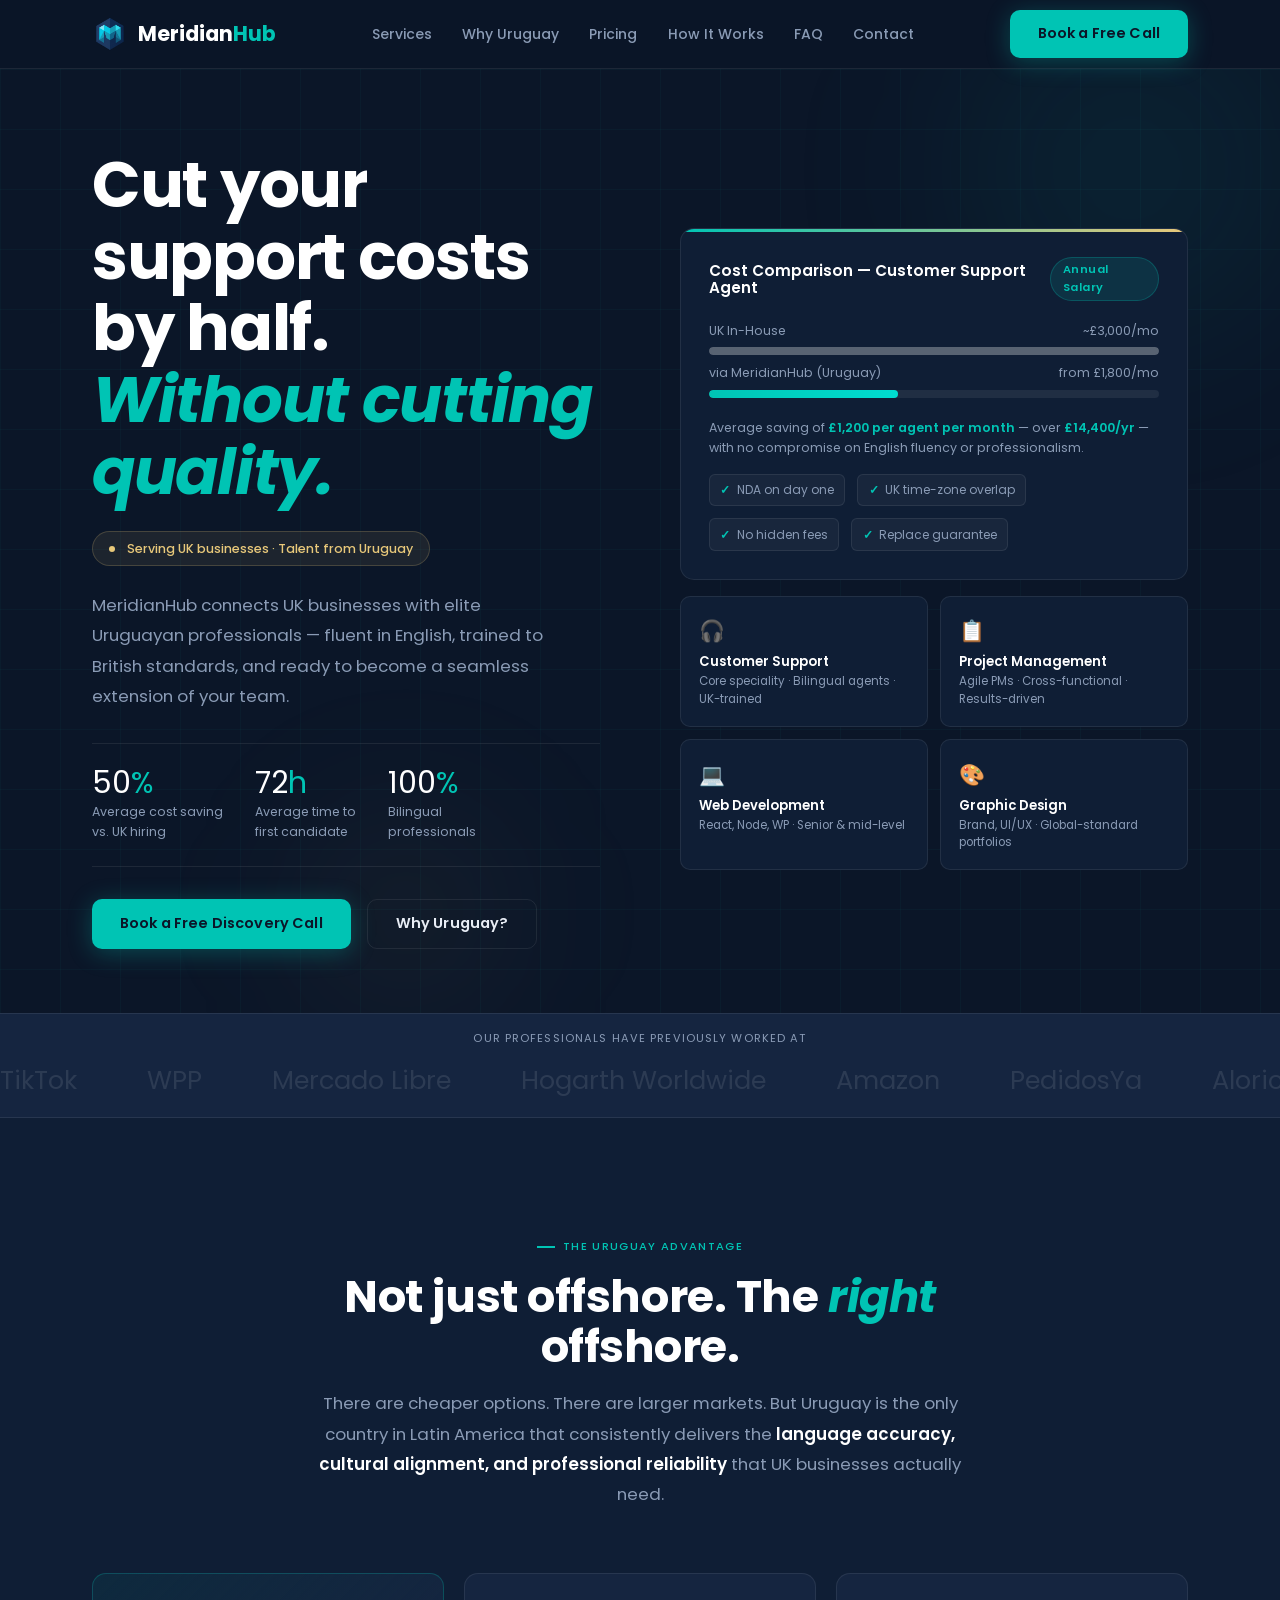
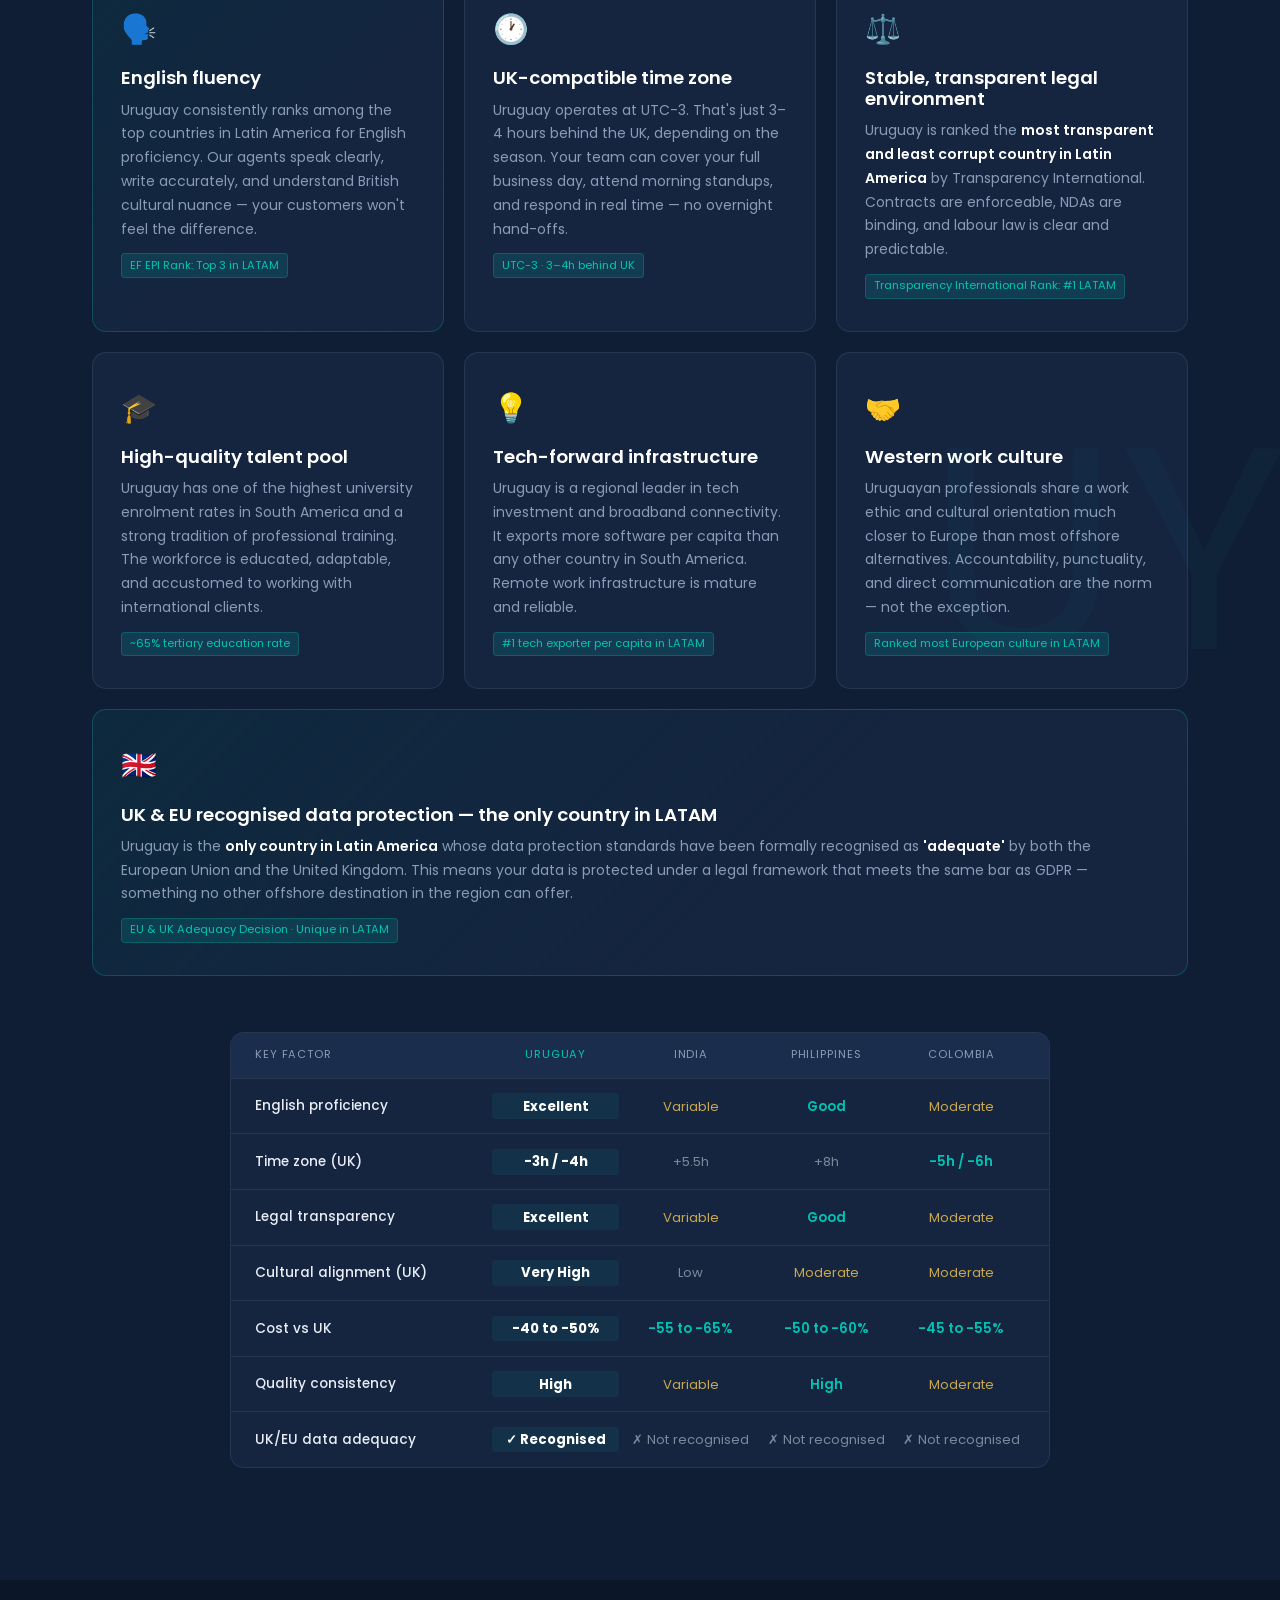
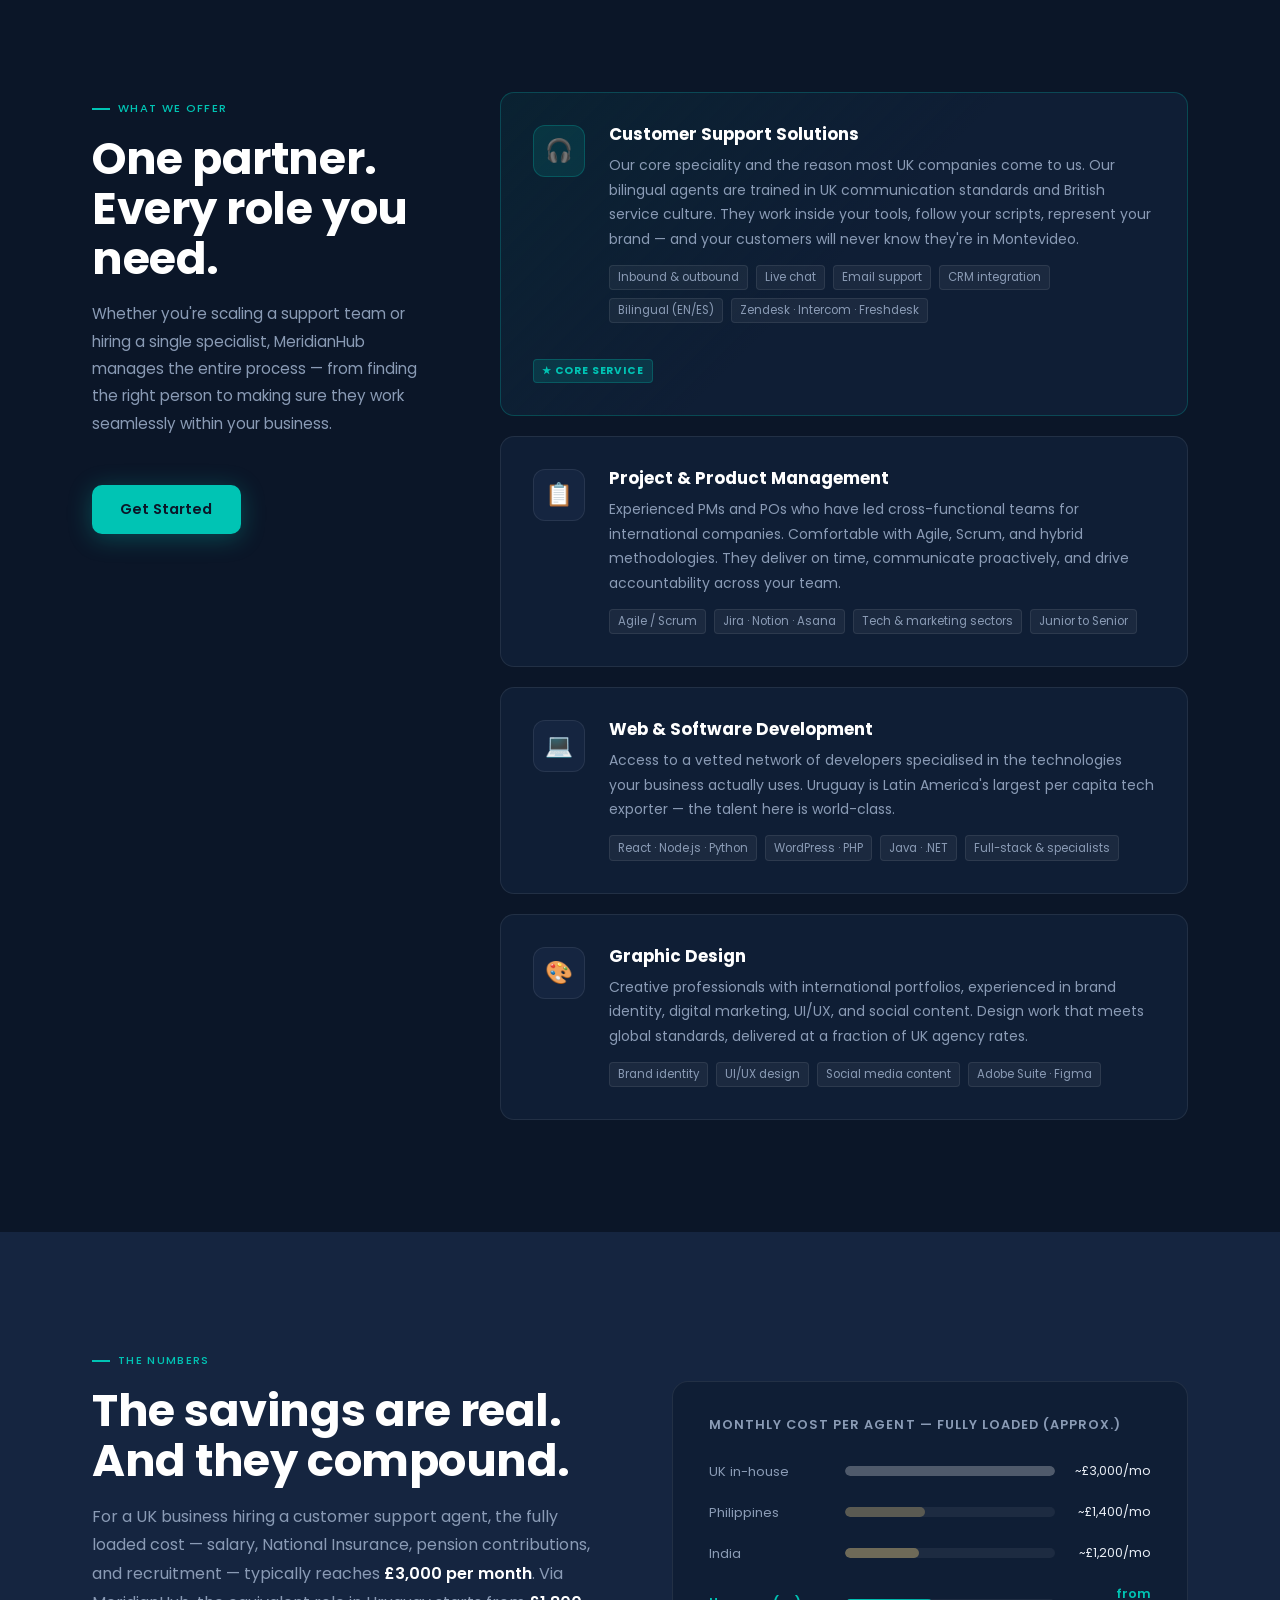
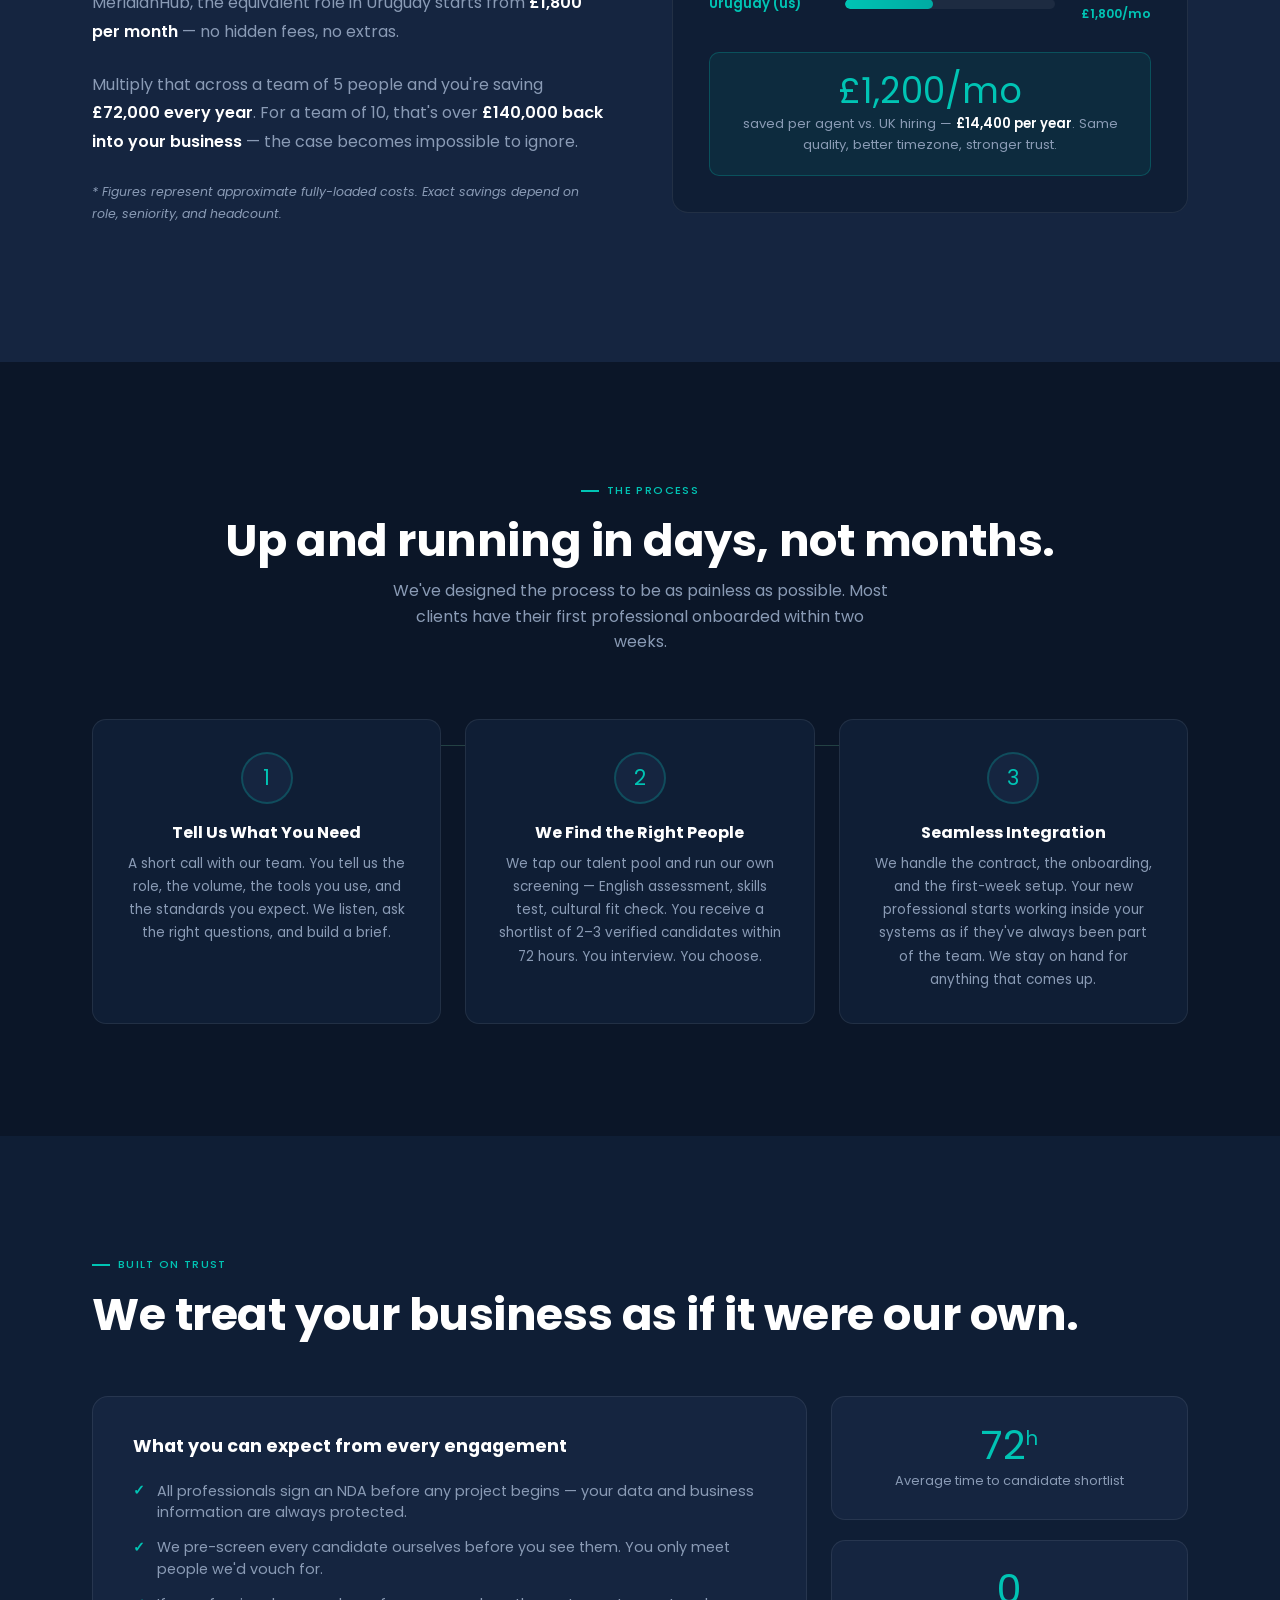
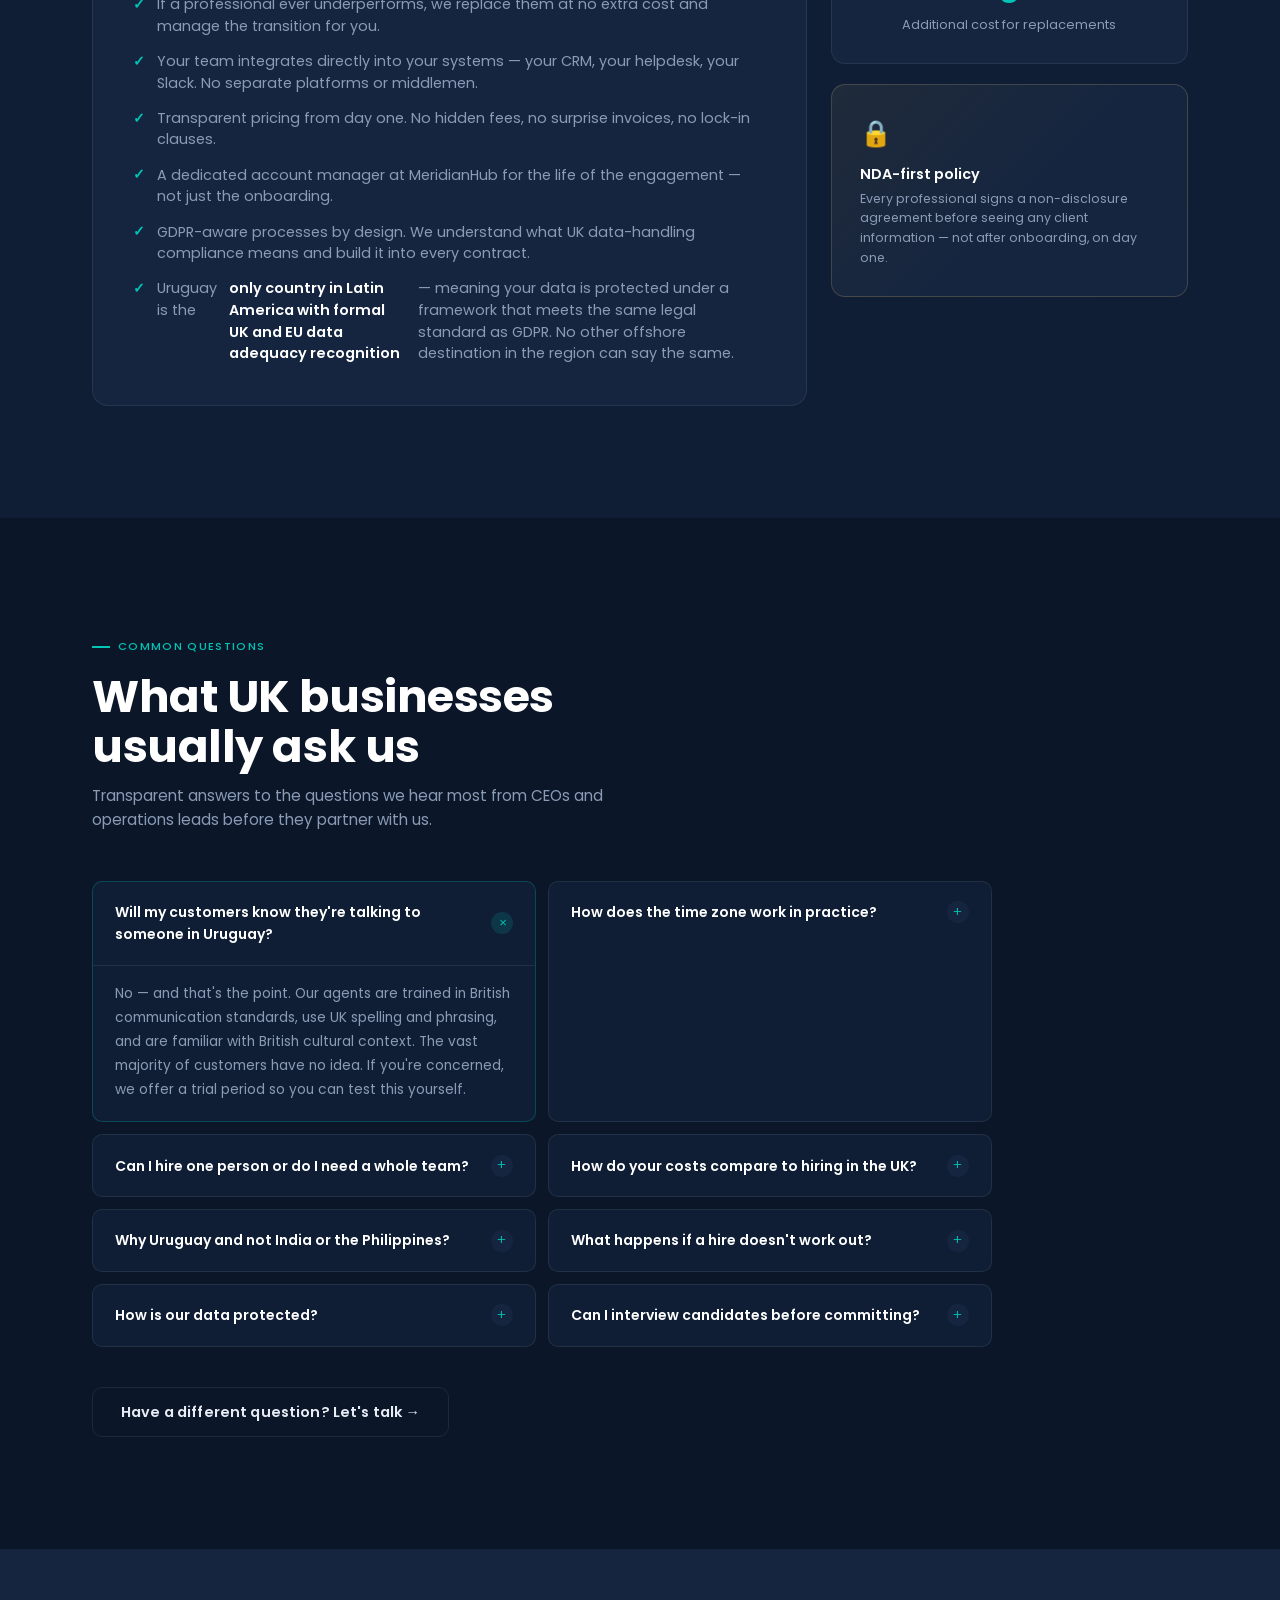
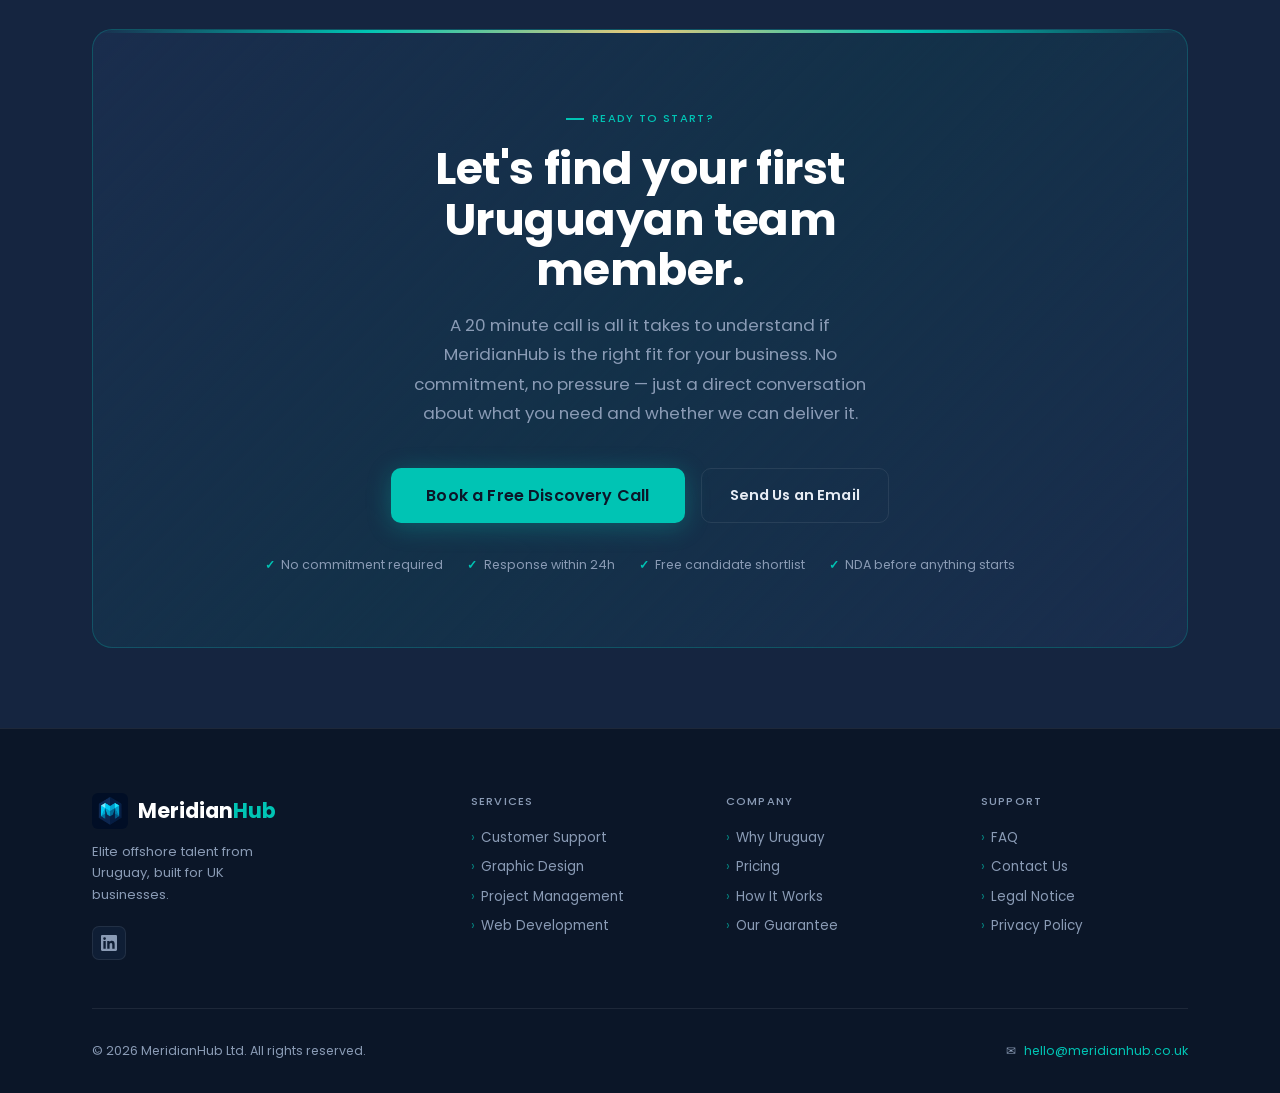
==== index.html @ e287af15 "Update index.html" ====
<!DOCTYPE html>
<html lang="en-GB">
<head>
  <meta charset="UTF-8">
  <meta name="viewport" content="width=device-width, initial-scale=1">
 <link rel="icon" type="image/x-icon" sizes="48x48" href="/favicon-48.ico">
<link rel="icon" type="image/png" sizes="512x512" href="/favicon-512.png">
  <title>MeridianHub — Elite Offshore Teams from Uruguay for UK Businesses</title>
  <link rel="preconnect" href="https://fonts.googleapis.com">
  <link rel="preconnect" href="https://fonts.gstatic.com" crossorigin>
  <link href="https://fonts.googleapis.com/css2?family=Poppins:ital,wght@0,100;0,200;0,300;0,400;0,500;0,600;0,700;0,800;0,900;1,100;1,200;1,300;1,400;1,500;1,600;1,700;1,800;1,900&display=swap" rel="stylesheet">
  <style>
    /* ========================================================
       RESET & BASE
    ======================================================== */
    *, *::before, *::after { box-sizing: border-box; margin: 0; padding: 0; }
    html { scroll-behavior: smooth; font-size: 16px; }

    :root {
      --navy:       #0B1628;
      --navy-2:     #0F1E35;
      --navy-3:     #152540;
      --navy-4:     #1A2D4D;
      --teal:       #00C4B4;
      --teal-dim:   rgba(0,196,180,0.15);
      --teal-border:rgba(0,196,180,0.25);
      --gold:       #E8C87A;
      --gold-dim:   rgba(232,200,122,0.12);
      --white:      #FFFFFF;
      --off-white:  #E8EDF5;
      --muted:      #8A9BB5;
      --border:     rgba(255,255,255,0.08);
      --max-w:      1160px;
      --r:          10px;
    }

    body {
      font-family: 'Poppins', sans-serif;
      background: var(--navy);
      color: var(--off-white);
      overflow-x: hidden;
      line-height: 1.6;
    }

    a { text-decoration: none; color: inherit; }
    img { max-width: 100%; display: block; }
    strong { color: var(--white); font-weight: 600; }

    .container {
      max-width: var(--max-w);
      margin: 0 auto;
      padding: 0 2rem;
    }

    /* ========================================================
       UTILITY
    ======================================================== */
    .tag {
      display: inline-flex;
      align-items: center;
      gap: 0.5rem;
      font-family: 'Poppins', sans-serif;
      font-size: 0.7rem;
      font-weight: 500;
      text-transform: uppercase;
      letter-spacing: 0.12em;
      color: var(--teal);
      margin-bottom: 1rem;
    }
    .tag::before {
      content: '';
      display: block;
      width: 18px; height: 2px;
      background: var(--teal);
    }

    h1, h2, h3, h4 {
      font-family: 'Poppins', sans-serif;
      font-weight: 700;
      line-height: 1.12;
      color: var(--white);
    }

    h1 { font-size: clamp(2.4rem, 5vw, 4rem); letter-spacing: -0.02em; }
    h2 { font-size: clamp(1.9rem, 3.5vw, 2.9rem); letter-spacing: -0.01em; }
    h3 { font-size: 1.25rem; font-weight: 600; }
    h4 { font-size: 1rem; font-family: 'Poppins', sans-serif; font-weight: 600; }

    .lead {
      font-size: 1.1rem;
      color: var(--muted);
      line-height: 1.8;
      max-width: 560px;
    }

    .btn {
      display: inline-flex;
      align-items: center;
      gap: 0.5rem;
      border-radius: var(--r);
      font-family: 'Poppins', sans-serif;
      font-weight: 600;
      font-size: 0.9rem;
      cursor: pointer;
      transition: all 0.22s;
      border: none;
      padding: 0.8rem 1.75rem;
      letter-spacing: 0.01em;
    }
    .btn-cta {
      background: var(--teal);
      color: var(--navy);
      box-shadow: 0 4px 24px rgba(0,196,180,0.3);
    }
    .btn-cta:hover { background: #00ddd0; transform: translateY(-2px); box-shadow: 0 8px 32px rgba(0,196,180,0.45); }
    .btn-outline {
      background: transparent;
      color: var(--off-white);
      border: 1.5px solid var(--border);
    }
    .btn-outline:hover { border-color: var(--teal); color: var(--teal); }
    .btn-ghost {
      background: var(--teal-dim);
      color: var(--teal);
      border: 1px solid var(--teal-border);
      font-size: 0.8rem;
      padding: 0.5rem 1.1rem;
    }
    .btn-ghost:hover { background: rgba(0,196,180,0.25); }

    /* ========================================================
       SCROLL ANIMATIONS
    ======================================================== */
    .reveal {
      opacity: 0;
      transform: translateY(28px);
      transition: opacity 0.65s ease, transform 0.65s ease;
    }
    .reveal.in { opacity: 1; transform: translateY(0); }
    .reveal-d1 { transition-delay: 0.1s; }
    .reveal-d2 { transition-delay: 0.2s; }
    .reveal-d3 { transition-delay: 0.3s; }
    .reveal-d4 { transition-delay: 0.4s; }

    /* ========================================================
       HEADER
    ======================================================== */
    header {
      position: sticky;
      top: 0;
      z-index: 200;
      background: rgba(11,22,40,0.92);
      backdrop-filter: blur(20px);
      -webkit-backdrop-filter: blur(20px);
      border-bottom: 1px solid var(--border);
    }
    .header-inner {
      max-width: var(--max-w);
      margin: 0 auto;
      padding: 0 2rem;
      height: 68px;
      display: flex;
      align-items: center;
      justify-content: space-between;
      gap: 2rem;
    }
    .logo {
      display: flex;
      align-items: center;
      gap: 0.65rem;
      font-family: 'Poppins', sans-serif;
      font-size: 1.3rem;
      font-weight: 700;
      color: var(--white);
      flex-shrink: 0;
    }
    .logo-mark {
      width: 36px; height: 36px;
      border-radius: 6px;
      overflow: hidden;
      flex-shrink: 0;
      display: flex;
      align-items: center;
      justify-content: center;
    }
    .logo-mark img { width: 36px; height: 36px; object-fit: contain; display: block; }
    .logo-text span { color: var(--teal); }

    nav ul {
      list-style: none;
      display: flex;
      align-items: center;
      gap: 0.1rem;
    }
    nav ul a {
      font-size: 0.875rem;
      font-weight: 500;
      color: var(--muted);
      padding: 0.45rem 0.9rem;
      border-radius: 6px;
      transition: color 0.2s, background 0.2s;
    }
    nav ul a:hover { color: var(--white); background: rgba(255,255,255,0.05); }

    .ham {
      display: none;
      flex-direction: column;
      gap: 5px;
      cursor: pointer;
      padding: 4px;
      background: none;
      border: none;
    }
    .ham span {
      width: 22px; height: 2px;
      background: var(--off-white);
      border-radius: 2px;
      transition: all 0.3s;
    }

    /* ========================================================
       HERO
    ======================================================== */
    #hero {
      min-height: 92vh;
      display: flex;
      align-items: center;
      position: relative;
      overflow: hidden;
    }

    /* Subtle grid texture */
    #hero::before {
      content: '';
      position: absolute;
      inset: 0;
      background-image:
        linear-gradient(rgba(0,196,180,0.04) 1px, transparent 1px),
        linear-gradient(90deg, rgba(0,196,180,0.04) 1px, transparent 1px);
      background-size: 60px 60px;
      pointer-events: none;
    }

    /* Glow orbs */
    .orb {
      position: absolute;
      border-radius: 50%;
      filter: blur(80px);
      pointer-events: none;
    }
    .orb-1 {
      width: 500px; height: 500px;
      background: radial-gradient(circle, rgba(0,196,180,0.1) 0%, transparent 70%);
      top: -150px; right: -100px;
    }
    .orb-2 {
      width: 300px; height: 300px;
      background: radial-gradient(circle, rgba(232,200,122,0.08) 0%, transparent 70%);
      bottom: -50px; left: 20%;
    }

    .hero-inner {
      position: relative;
      z-index: 1;
      max-width: var(--max-w);
      margin: 0 auto;
      padding: 5rem 2rem 4rem;
      display: grid;
      grid-template-columns: 1fr 1fr;
      gap: 5rem;
      align-items: center;
    }

    /* Trust bar above headline */
    .trust-bar {
      display: flex;
      align-items: center;
      gap: 0.75rem;
      background: rgba(232,200,122,0.08);
      border: 1px solid rgba(232,200,122,0.2);
      border-radius: 50px;
      padding: 0.4rem 1rem;
      font-size: 0.78rem;
      font-weight: 500;
      color: var(--gold);
      width: fit-content;
      margin-bottom: 1.5rem;
    }
    .trust-bar-dot {
      width: 6px; height: 6px;
      border-radius: 50%;
      background: var(--gold);
      animation: blink 2s ease-in-out infinite;
    }
    @keyframes blink { 0%,100%{opacity:1} 50%{opacity:0.3} }

    .hero-headline {
      margin-bottom: 1.5rem;
    }
    .hero-headline em {
      font-style: italic;
      color: var(--teal);
    }

    .hero-sub {
      font-size: 1.05rem;
      color: var(--muted);
      line-height: 1.8;
      margin-bottom: 0.75rem;
      max-width: 480px;
    }

    /* Key proof stats */
    .hero-stats {
      display: flex;
      gap: 2rem;
      margin: 2rem 0;
      padding: 1.5rem 0;
      border-top: 1px solid var(--border);
      border-bottom: 1px solid var(--border);
    }
    .stat-item { }
    .stat-num {
      font-family: 'Poppins', sans-serif;
      font-size: 1.9rem;
      color: var(--white);
      line-height: 1;
    }
    .stat-num span { color: var(--teal); }
    .stat-label {
      font-size: 0.78rem;
      color: var(--muted);
      margin-top: 0.2rem;
    }

    .hero-ctas { display: flex; gap: 1rem; flex-wrap: wrap; }

    /* Right panel */
    .hero-panel {
      display: flex;
      flex-direction: column;
      gap: 1rem;
    }

    /* Primary proof card */
    .proof-card {
      background: var(--navy-2);
      border: 1px solid var(--border);
      border-radius: 14px;
      padding: 1.75rem;
      position: relative;
      overflow: hidden;
    }
    .proof-card::before {
      content: '';
      position: absolute;
      top: 0; left: 0; right: 0;
      height: 3px;
      background: linear-gradient(90deg, var(--teal), var(--gold));
    }
    .proof-card-header {
      display: flex;
      align-items: center;
      justify-content: space-between;
      margin-bottom: 1.25rem;
    }
    .proof-card-header h4 { font-size: 0.95rem; }
    .proof-badge {
      background: rgba(0,196,180,0.12);
      border: 1px solid var(--teal-border);
      border-radius: 50px;
      padding: 0.2rem 0.7rem;
      font-size: 0.7rem;
      font-weight: 600;
      color: var(--teal);
      letter-spacing: 0.05em;
    }

    .savings-vis {
      margin-bottom: 1.25rem;
    }
    .savings-label {
      display: flex;
      justify-content: space-between;
      font-size: 0.78rem;
      color: var(--muted);
      margin-bottom: 0.4rem;
    }
    .bar-wrap {
      height: 8px;
      background: rgba(255,255,255,0.07);
      border-radius: 50px;
      overflow: hidden;
      margin-bottom: 0.5rem;
    }
    .bar-fill {
      height: 100%;
      border-radius: 50px;
      transition: width 1.5s ease;
    }
    .bar-uk { background: rgba(255,255,255,0.25); width: 100%; }
    .bar-uy { background: linear-gradient(90deg, var(--teal), #00ddd0); width: 42%; }

    .savings-note {
      font-size: 0.78rem;
      color: var(--muted);
    }
    .savings-note strong { color: var(--teal); }

    .proof-flags {
      display: flex;
      gap: 0.75rem;
      flex-wrap: wrap;
    }
    .flag-chip {
      display: flex;
      align-items: center;
      gap: 0.4rem;
      background: rgba(255,255,255,0.04);
      border: 1px solid var(--border);
      border-radius: 6px;
      padding: 0.35rem 0.65rem;
      font-size: 0.75rem;
      color: var(--muted);
    }
    .flag-chip .check { color: var(--teal); font-weight: 700; }

    /* Compact cards */
    .mini-cards {
      display: grid;
      grid-template-columns: 1fr 1fr;
      gap: 0.75rem;
    }
    .mini-card {
      background: var(--navy-2);
      border: 1px solid var(--border);
      border-radius: 10px;
      padding: 1.1rem;
      transition: border-color 0.2s;
    }
    .mini-card:hover { border-color: var(--teal-border); }
    .mini-icon { font-size: 1.3rem; margin-bottom: 0.5rem; }
    .mini-card h4 { font-size: 0.82rem; margin-bottom: 0.2rem; }
    .mini-card p { font-size: 0.73rem; color: var(--muted); line-height: 1.5; }

    /* ========================================================
       MARQUEE
    ======================================================== */
    .marquee-strip {
      background: var(--navy-3);
      border-top: 1px solid var(--border);
      border-bottom: 1px solid var(--border);
      padding: 1rem 0;
      overflow: hidden;
    }
    .marquee-label {
      text-align: center;
      font-size: 0.7rem;
      text-transform: uppercase;
      letter-spacing: 0.1em;
      color: var(--muted);
      margin-bottom: 0.75rem;
    }
    .track {
      display: flex;
      gap: 70px;
      width: max-content;
      animation: scroll 28s linear infinite;
      align-items: center;
    }
    .track span {
      font-family: 'Poppins', sans-serif;
      font-size: clamp(1.1rem, 2.5vw, 1.6rem);
      color: rgba(255,255,255,0.1);
      white-space: nowrap;
      transition: color 0.3s;
    }
    .track span:hover { color: rgba(255,255,255,0.35); }
    @keyframes scroll {
      from { transform: translateX(0); }
      to   { transform: translateX(-50%); }
    }

    /* ========================================================
       WHY URUGUAY — centrepiece section
    ======================================================== */
    #uruguay {
      padding: 7rem 0;
      background: var(--navy-2);
      position: relative;
      overflow: hidden;
    }
    #uruguay::after {
      content: 'UY';
      position: absolute;
      right: -0.5rem;
      top: 50%;
      transform: translateY(-50%);
      font-family: 'Poppins', sans-serif;
      font-size: 18rem;
      font-weight: 400;
      color: rgba(0,196,180,0.03);
      line-height: 1;
      pointer-events: none;
      user-select: none;
    }

    .uy-header {
      text-align: center;
      max-width: 680px;
      margin: 0 auto 4rem;
    }
    .uy-header h2 { margin-bottom: 1rem; }
    .uy-header p { color: var(--muted); font-size: 1.05rem; line-height: 1.8; }

    .uy-grid {
      display: grid;
      grid-template-columns: repeat(3, 1fr);
      gap: 1.25rem;
      margin-bottom: 3rem;
    }

    .uy-card {
      background: var(--navy-3);
      border: 1px solid var(--border);
      border-radius: 14px;
      padding: 2rem 1.75rem;
      transition: all 0.3s;
      position: relative;
    }
    .uy-card:hover {
      border-color: var(--teal-border);
      transform: translateY(-4px);
      box-shadow: 0 16px 40px rgba(0,0,0,0.3);
    }
    .uy-card:first-child {
      border-color: var(--teal-border);
      background: linear-gradient(135deg, rgba(0,196,180,0.07) 0%, var(--navy-3) 60%);
    }

    .uy-icon {
      font-size: 1.8rem;
      margin-bottom: 1rem;
    }
    .uy-card h3 {
      font-family: 'Poppins', sans-serif;
      font-size: 1.15rem;
      margin-bottom: 0.6rem;
    }
    .uy-card p {
      font-size: 0.875rem;
      color: var(--muted);
      line-height: 1.7;
    }
    .uy-card .uy-data {
      display: inline-block;
      font-family: 'Poppins', sans-serif;
      font-size: 0.7rem;
      color: var(--teal);
      background: var(--teal-dim);
      border: 1px solid var(--teal-border);
      border-radius: 4px;
      padding: 0.15rem 0.5rem;
      margin-top: 0.75rem;
    }

    /* Comparison table */
    .latam-compare {
      background: var(--navy-3);
      border: 1px solid var(--border);
      border-radius: 14px;
      overflow: hidden;
      max-width: 820px;
      margin: 0 auto;
    }
    .compare-header {
      display: grid;
      grid-template-columns: 1.8fr repeat(4, 1fr);
      background: var(--navy-4);
      padding: 0.85rem 1.5rem;
      gap: 0.5rem;
    }
    .compare-header span {
      font-family: 'Poppins', sans-serif;
      font-size: 0.7rem;
      text-transform: uppercase;
      letter-spacing: 0.08em;
      color: var(--muted);
      text-align: center;
    }
    .compare-header span:first-child { text-align: left; }
    .compare-header .hl { color: var(--teal); }

    .compare-row {
      display: grid;
      grid-template-columns: 1.8fr repeat(4, 1fr);
      padding: 0.9rem 1.5rem;
      gap: 0.5rem;
      border-top: 1px solid var(--border);
      align-items: center;
    }
    .compare-row:hover { background: rgba(255,255,255,0.02); }
    .compare-row .criteria {
      font-size: 0.85rem;
      color: var(--off-white);
      font-weight: 500;
    }
    .compare-row .cell {
      text-align: center;
      font-size: 0.82rem;
      color: var(--muted);
    }
    .compare-row .cell.good { color: var(--teal); font-weight: 600; }
    .compare-row .cell.great {
      color: var(--white);
      font-weight: 700;
      background: rgba(0,196,180,0.08);
      border-radius: 4px;
      padding: 0.15rem 0;
    }
    .compare-row .cell.ok { color: #c8a84b; }
    .compare-row .cell.bad { color: #7a8a9a; }

    /* ========================================================
       SERVICES
    ======================================================== */
    #services {
      padding: 7rem 0;
      background: var(--navy);
    }

    .svc-layout {
      display: grid;
      grid-template-columns: 1fr 2fr;
      gap: 4rem;
      align-items: start;
    }

    .svc-intro { position: sticky; top: 100px; }
    .svc-intro h2 { margin-bottom: 1rem; }
    .svc-intro p { color: var(--muted); font-size: 0.95rem; line-height: 1.8; margin-bottom: 1.5rem; }

    .svc-list { display: flex; flex-direction: column; gap: 1.25rem; }

    .svc-item {
      background: var(--navy-2);
      border: 1px solid var(--border);
      border-radius: 14px;
      padding: 2rem;
      display: grid;
      grid-template-columns: auto 1fr;
      gap: 1.5rem;
      align-items: start;
      transition: all 0.3s;
      cursor: default;
    }
    .svc-item:hover {
      border-color: var(--teal-border);
      box-shadow: 0 8px 30px rgba(0,0,0,0.2);
    }
    .svc-item.primary {
      border-color: var(--teal-border);
      background: linear-gradient(135deg, rgba(0,196,180,0.07) 0%, var(--navy-2) 50%);
    }
    .svc-item.primary::after {
      content: '★ Core Service';
      display: block;
      font-size: 0.65rem;
      font-weight: 700;
      text-transform: uppercase;
      letter-spacing: 0.08em;
      color: var(--teal);
      background: var(--teal-dim);
      border: 1px solid var(--teal-border);
      border-radius: 4px;
      padding: 0.15rem 0.5rem;
      width: fit-content;
      margin-top: 0.75rem;
      grid-column: 1 / -1;
    }

    .svc-icon-box {
      width: 52px; height: 52px;
      background: var(--navy-3);
      border: 1px solid var(--border);
      border-radius: 12px;
      display: flex;
      align-items: center;
      justify-content: center;
      font-size: 1.4rem;
      flex-shrink: 0;
    }
    .svc-item.primary .svc-icon-box {
      background: rgba(0,196,180,0.12);
      border-color: var(--teal-border);
    }

    .svc-body h3 {
      font-family: 'Poppins', sans-serif;
      font-size: 1.05rem;
      font-weight: 700;
      margin-bottom: 0.6rem;
      color: var(--white);
    }
    .svc-body p { font-size: 0.875rem; color: var(--muted); line-height: 1.75; }

    .svc-tags {
      display: flex;
      gap: 0.5rem;
      flex-wrap: wrap;
      margin-top: 0.85rem;
    }
    .svc-tag {
      font-size: 0.72rem;
      background: rgba(255,255,255,0.05);
      border: 1px solid var(--border);
      border-radius: 4px;
      padding: 0.15rem 0.5rem;
      color: var(--muted);
    }

    /* ========================================================
       COST CALCULATOR VISUAL
    ======================================================== */
    #cost {
      padding: 7rem 0;
      background: var(--navy-3);
    }

    .cost-grid {
      display: grid;
      grid-template-columns: 1fr 1fr;
      gap: 4rem;
      align-items: center;
    }

    .cost-text h2 { margin-bottom: 1rem; }
    .cost-text p { color: var(--muted); line-height: 1.8; margin-bottom: 1.5rem; }

    .cost-disclaimer {
      font-size: 0.78rem;
      color: var(--muted);
      font-style: italic;
    }

    .cost-visual {
      background: var(--navy-2);
      border: 1px solid var(--border);
      border-radius: 16px;
      padding: 2.25rem;
    }

    .cost-visual h4 {
      font-size: 0.8rem;
      text-transform: uppercase;
      letter-spacing: 0.08em;
      color: var(--muted);
      margin-bottom: 1.75rem;
    }

    .cost-row {
      display: flex;
      align-items: center;
      gap: 1rem;
      margin-bottom: 1.25rem;
    }
    .cost-row-label {
      width: 120px;
      font-size: 0.82rem;
      color: var(--muted);
      flex-shrink: 0;
    }
    .cost-row-bar {
      flex: 1;
      height: 10px;
      background: rgba(255,255,255,0.06);
      border-radius: 50px;
      overflow: hidden;
    }
    .cost-row-fill {
      height: 100%;
      border-radius: 50px;
    }
    .cost-row-fill.uk { background: rgba(255,255,255,0.22); width: 100%; }
    .cost-row-fill.uy { background: linear-gradient(90deg, var(--teal), #00aaa2); width: 42%; }
    .cost-row-fill.in { background: rgba(232,200,122,0.4); width: 35%; }
    .cost-row-fill.ph { background: rgba(232,200,122,0.3); width: 38%; }
    .cost-row-value {
      font-family: 'Poppins', sans-serif;
      font-size: 0.78rem;
      color: var(--off-white);
      width: 80px;
      text-align: right;
      flex-shrink: 0;
    }
    .cost-row-value.teal { color: var(--teal); font-weight: 600; }

    .cost-saving-callout {
      margin-top: 1.75rem;
      padding: 1.25rem;
      background: rgba(0,196,180,0.08);
      border: 1px solid var(--teal-border);
      border-radius: 10px;
      text-align: center;
    }
    .cost-saving-callout .big {
      font-family: 'Poppins', sans-serif;
      font-size: 2.2rem;
      color: var(--teal);
      line-height: 1;
    }
    .cost-saving-callout p {
      font-size: 0.82rem;
      color: var(--muted);
      margin-top: 0.3rem;
    }

    /* ========================================================
       HOW IT WORKS
    ======================================================== */
    #how {
      padding: 7rem 0;
      background: var(--navy);
    }

    .how-header {
      text-align: center;
      margin-bottom: 4rem;
    }
    .how-header h2 { margin-bottom: 0.75rem; }
    .how-header p { color: var(--muted); max-width: 500px; margin: 0 auto; }

    .steps {
      display: grid;
      grid-template-columns: repeat(3, 1fr);
      gap: 1.5rem;
      position: relative;
    }
    .steps::before {
      content: '';
      position: absolute;
      top: 26px;
      left: calc(16.7% + 0.5rem);
      right: calc(16.7% + 0.5rem);
      height: 1px;
      background: linear-gradient(90deg, var(--teal), var(--gold), var(--teal));
      opacity: 0.25;
    }

    .step {
      background: var(--navy-2);
      border: 1px solid var(--border);
      border-radius: 14px;
      padding: 2rem;
      text-align: center;
      position: relative;
      z-index: 1;
      transition: all 0.3s;
    }
    .step:hover { border-color: var(--teal-border); transform: translateY(-4px); }

    .step-num {
      width: 52px; height: 52px;
      border-radius: 50%;
      background: var(--navy-3);
      border: 2px solid var(--teal-border);
      display: flex;
      align-items: center;
      justify-content: center;
      font-family: 'Poppins', sans-serif;
      font-size: 1.3rem;
      color: var(--teal);
      margin: 0 auto 1.25rem;
    }
    .step h3 {
      font-family: 'Poppins', sans-serif;
      font-size: 1rem;
      font-weight: 700;
      margin-bottom: 0.65rem;
      color: var(--white);
    }
    .step p { font-size: 0.85rem; color: var(--muted); line-height: 1.7; }

    /* ========================================================
       TRUST SIGNALS
    ======================================================== */
    #trust {
      padding: 7rem 0;
      background: var(--navy-2);
    }

    .trust-header { margin-bottom: 3.5rem; }

    .trust-grid {
      display: grid;
      grid-template-columns: 2fr 1fr;
      gap: 1.5rem;
    }

    .trust-main {
      background: var(--navy-3);
      border: 1px solid var(--border);
      border-radius: 16px;
      padding: 2.5rem;
    }
    .trust-main h3 {
      font-family: 'Poppins', sans-serif;
      font-size: 1.1rem;
      font-weight: 700;
      margin-bottom: 1.5rem;
      color: var(--white);
    }

    .checklist {
      list-style: none;
      display: flex;
      flex-direction: column;
      gap: 0.85rem;
    }
    .checklist li {
      display: flex;
      align-items: flex-start;
      gap: 0.75rem;
      font-size: 0.9rem;
      color: var(--muted);
      line-height: 1.5;
    }
    .checklist li::before {
      content: '✓';
      color: var(--teal);
      font-weight: 700;
      font-size: 0.85rem;
      flex-shrink: 0;
      margin-top: 0.05rem;
    }

    .trust-side {
      display: flex;
      flex-direction: column;
      gap: 1.25rem;
    }

    .trust-metric {
      background: var(--navy-3);
      border: 1px solid var(--border);
      border-radius: 14px;
      padding: 1.75rem;
      text-align: center;
    }
    .metric-val {
      font-family: 'Poppins', sans-serif;
      font-size: 2.5rem;
      color: var(--teal);
      line-height: 1;
    }
    .metric-val sup { font-size: 1.2rem; color: var(--teal); }
    .metric-label {
      font-size: 0.8rem;
      color: var(--muted);
      margin-top: 0.35rem;
    }

    .nda-card {
      background: linear-gradient(135deg, rgba(232,200,122,0.08) 0%, var(--navy-3) 60%);
      border: 1px solid rgba(232,200,122,0.2);
      border-radius: 14px;
      padding: 1.75rem;
    }
    .nda-icon { font-size: 1.6rem; margin-bottom: 0.75rem; }
    .nda-card h4 { font-size: 0.9rem; margin-bottom: 0.4rem; color: var(--white); }
    .nda-card p { font-size: 0.78rem; color: var(--muted); line-height: 1.6; }

    /* ========================================================
       FAQ
    ======================================================== */
    #faq {
      padding: 7rem 0;
      background: var(--navy);
    }

    .faq-header { max-width: 560px; margin-bottom: 3rem; }
    .faq-header h2 { margin-bottom: 0.75rem; }
    .faq-header p { color: var(--muted); font-size: 0.95rem; }

    .faq-grid {
      display: grid;
      grid-template-columns: 1fr 1fr;
      gap: 0.75rem;
      max-width: 900px;
    }

    details.fq {
      background: var(--navy-2);
      border: 1px solid var(--border);
      border-radius: 10px;
      overflow: hidden;
      transition: border-color 0.2s;
    }
    details.fq[open] { border-color: var(--teal-border); }
    details.fq summary {
      padding: 1.2rem 1.4rem;
      cursor: pointer;
      display: flex;
      justify-content: space-between;
      align-items: center;
      font-weight: 600;
      font-size: 0.875rem;
      color: var(--white);
      list-style: none;
      user-select: none;
      gap: 1rem;
    }
    details.fq summary::-webkit-details-marker { display: none; }
    details.fq summary .icon {
      width: 22px; height: 22px; flex-shrink: 0;
      background: var(--navy-3);
      border-radius: 50%;
      display: flex;
      align-items: center;
      justify-content: center;
      font-size: 0.9rem;
      color: var(--teal);
      font-weight: 300;
      transition: transform 0.3s, background 0.2s;
    }
    details.fq[open] summary .icon { transform: rotate(45deg); background: var(--teal-dim); }
    .fq-body {
      padding: 0 1.4rem 1.2rem;
      font-size: 0.86rem;
      color: var(--muted);
      line-height: 1.75;
      border-top: 1px solid var(--border);
      padding-top: 1rem;
    }
    .fq-body strong { color: var(--teal); }

    .faq-footer { margin-top: 2.5rem; }

    /* ========================================================
       CTA BANNER
    ======================================================== */
    #cta {
      padding: 5rem 0;
      background: var(--navy-3);
    }

    .cta-box {
      background: linear-gradient(135deg, var(--navy-4) 0%, rgba(0,196,180,0.08) 50%, var(--navy-4) 100%);
      border: 1px solid var(--teal-border);
      border-radius: 20px;
      padding: 4.5rem 3rem;
      text-align: center;
      position: relative;
      overflow: hidden;
    }
    .cta-box::before {
      content: '';
      position: absolute;
      top: 0; left: 0; right: 0;
      height: 3px;
      background: linear-gradient(90deg, transparent, var(--teal), var(--gold), var(--teal), transparent);
    }

    .cta-box .tag { justify-content: center; }
    .cta-box h2 { max-width: 560px; margin: 0 auto 1rem; }
    .cta-box p {
      color: var(--muted);
      max-width: 480px;
      margin: 0 auto 2.5rem;
      font-size: 1.05rem;
      line-height: 1.75;
    }
    .cta-actions { display: flex; gap: 1rem; justify-content: center; flex-wrap: wrap; }

    .cta-reassurance {
      display: flex;
      align-items: center;
      justify-content: center;
      gap: 1.5rem;
      margin-top: 2rem;
      flex-wrap: wrap;
    }
    .reassurance-item {
      display: flex;
      align-items: center;
      gap: 0.4rem;
      font-size: 0.78rem;
      color: var(--muted);
    }
    .reassurance-item .check { color: var(--teal); font-weight: 700; }

    /* ========================================================
       FOOTER
    ======================================================== */
    footer {
      background: var(--navy);
      border-top: 1px solid var(--border);
      padding: 4rem 0 2rem;
    }

    .footer-grid {
      display: grid;
      grid-template-columns: 1.6fr 1fr 1fr 1fr;
      gap: 3rem;
      padding-bottom: 3rem;
      border-bottom: 1px solid var(--border);
    }

    .ft-brand .logo { margin-bottom: 0.75rem; }
    .ft-brand .tagline {
      font-size: 0.82rem;
      color: var(--muted);
      line-height: 1.65;
      max-width: 210px;
      margin-bottom: 1.25rem;
    }
    .social-row { display: flex; gap: 0.65rem; }
    .social-row a {
      width: 34px; height: 34px;
      background: var(--navy-2);
      border: 1px solid var(--border);
      border-radius: 7px;
      display: flex;
      align-items: center;
      justify-content: center;
      color: var(--muted);
      font-size: 0.85rem;
      transition: all 0.2s;
    }
    .social-row a:hover { background: var(--teal); color: var(--navy); border-color: var(--teal); }

    .ft-col h5 {
      font-family: 'Poppins', sans-serif;
      font-size: 0.7rem;
      font-weight: 500;
      text-transform: uppercase;
      letter-spacing: 0.1em;
      color: var(--muted);
      margin-bottom: 1rem;
    }
    .ft-col ul { list-style: none; display: flex; flex-direction: column; gap: 0.5rem; }
    .ft-col ul a {
      font-size: 0.84rem;
      color: var(--muted);
      transition: color 0.2s;
      display: flex;
      align-items: center;
      gap: 0.35rem;
    }
    .ft-col ul a::before { content: '›'; color: var(--teal); opacity: 0.6; }
    .ft-col ul a:hover { color: var(--white); }

    .footer-bottom {
      padding-top: 2rem;
      display: flex;
      justify-content: space-between;
      align-items: center;
      gap: 1rem;
      flex-wrap: wrap;
    }
    .footer-bottom p { font-size: 0.78rem; color: var(--muted); }
    .footer-contact {
      display: flex;
      align-items: center;
      gap: 0.5rem;
      font-size: 0.78rem;
      color: var(--muted);
    }
    .footer-contact a { color: var(--teal); transition: opacity 0.2s; }
    .footer-contact a:hover { opacity: 0.8; }

    /* ========================================================
       RESPONSIVE
    ======================================================== */
    @media (max-width: 1024px) {
      .hero-inner { grid-template-columns: 1fr; gap: 3rem; }
      .hero-panel { display: none; }
      .uy-grid { grid-template-columns: 1fr 1fr; }
      .svc-layout { grid-template-columns: 1fr; }
      .svc-intro { position: static; }
      .cost-grid { grid-template-columns: 1fr; }
      .trust-grid { grid-template-columns: 1fr; }
      .faq-grid { grid-template-columns: 1fr; }
      .footer-grid { grid-template-columns: 1fr 1fr; }
    }
    @media (max-width: 768px) {
      .hero-inner { padding: 2rem 1.5rem 3rem; }
      nav { display: none; position: fixed; top: 68px; left: 0; right: 0; background: rgba(11,22,40,0.98); border-bottom: 1px solid var(--border); padding: 1rem; }
      nav.open { display: block; }
      nav ul { flex-direction: column; gap: 0.1rem; }
      nav ul a { display: block; padding: 0.75rem 1rem; }
      .ham { display: flex; }
      .header-cta-wrap { display: none; }
      section, #hero, #uruguay, #services, #cost, #how, #trust, #faq, #cta { padding: 4rem 0; }
      .uy-grid { grid-template-columns: 1fr; }
      .steps { grid-template-columns: 1fr; }
      .steps::before { display: none; }
      .compare-header, .compare-row { grid-template-columns: 1.4fr repeat(4, 1fr); padding: 0.75rem 1rem; gap: 0.25rem; }
      .compare-row .criteria { font-size: 0.75rem; }
      .compare-row .cell { font-size: 0.72rem; }
      .mini-cards { grid-template-columns: 1fr; }
      .footer-grid { grid-template-columns: 1fr; gap: 2rem; }
      .footer-bottom { flex-direction: column; text-align: center; }
      .cta-box { padding: 3rem 1.5rem; }
    }
  </style>
</head>
<body>

  <!-- ===== HEADER ===== -->
  <header>
    <div class="header-inner">
      <a href="#" class="logo">
        <div class="logo-mark">
          <img src="[data-uri]" alt="MeridianHub logo" />
        </div>
        <span class="logo-text">Meridian<span>Hub</span></span>
      </a>

      <nav id="nav">
        <ul>
          <li><a href="services.html">Services</a></li>
          <li><a href="why-uruguay.html">Why Uruguay</a></li>
          <li><a href="pricing.html">Pricing</a></li>
          <li><a href="/#how">How It Works</a></li>
          <li><a href="/#faq">FAQ</a></li>
          <li><a href="contact.html">Contact</a></li>
        </ul>
      </nav>

      <div class="header-cta-wrap">
        <a href="contact.html" class="btn btn-cta">Book a Free Call</a>
      </div>

      <button class="ham" id="ham" aria-label="Menu">
        <span></span><span></span><span></span>
      </button>
    </div>
  </header>


  <!-- ===== HERO ===== -->
  <section id="hero">
    <div class="orb orb-1"></div>
    <div class="orb orb-2"></div>

    <div class="hero-inner">
      <div class="hero-text reveal">
        <h1 class="hero-headline">
          Cut your support costs by half.<br>
          <em>Without cutting quality.</em>
        </h1>
        <div class="trust-bar">
          <div class="trust-bar-dot"></div>
          Serving UK businesses · Talent from Uruguay
        </div>

        

        <p class="hero-sub">
          MeridianHub connects UK businesses with elite Uruguayan professionals — fluent in English, trained to British standards, and ready to become a seamless extension of your team.
        </p>

        <div class="hero-stats">
          <div class="stat-item">
            <div class="stat-num">50<span>%</span></div>
            <div class="stat-label">Average cost saving<br>vs. UK hiring</div>
          </div>
          <div class="stat-item">
            <div class="stat-num">72<span>h</span></div>
            <div class="stat-label">Average time to<br>first candidate</div>
          </div>
          <div class="stat-item">
            <div class="stat-num">100<span>%</span></div>
            <div class="stat-label">Bilingual<br>professionals</div>
          </div>
        </div>

        <div class="hero-ctas">
          <a href="contact.html" class="btn btn-cta">Book a Free Discovery Call</a>
          <a href="#uruguay" class="btn btn-outline">Why Uruguay?</a>
        </div>
      </div>

      <!-- Right panel — proof cards -->
      <div class="hero-panel">
        <div class="proof-card reveal reveal-d2">
          <div class="proof-card-header">
            <h4>Cost Comparison — Customer Support Agent</h4>
            <span class="proof-badge">Annual Salary</span>
          </div>

          <div class="savings-vis">
            <div class="savings-label"><span>UK In-House</span><span>~£3,000/mo</span></div>
            <div class="bar-wrap"><div class="bar-fill bar-uk"></div></div>
            <div class="savings-label"><span>via MeridianHub (Uruguay)</span><span>from £1,800/mo</span></div>
            <div class="bar-wrap"><div class="bar-fill bar-uy"></div></div>
          </div>

          <div class="savings-note">
            Average saving of <strong>£1,200 per agent per month</strong> — over <strong>£14,400/yr</strong> — with no compromise on English fluency or professionalism.
          </div>

          <div class="proof-flags" style="margin-top:1rem;">
            <span class="flag-chip"><span class="check">✓</span> NDA on day one</span>
            <span class="flag-chip"><span class="check">✓</span> UK time-zone overlap</span>
            <span class="flag-chip"><span class="check">✓</span> No hidden fees</span>
            <span class="flag-chip"><span class="check">✓</span> Replace guarantee</span>
          </div>
        </div>

        <div class="mini-cards">
          <div class="mini-card reveal reveal-d3">
            <div class="mini-icon">🎧</div>
            <h4>Customer Support</h4>
            <p>Core speciality · Bilingual agents · UK-trained</p>
          </div>
          <div class="mini-card reveal reveal-d3">
            <div class="mini-icon">📋</div>
            <h4>Project Management</h4>
            <p>Agile PMs · Cross-functional · Results-driven</p>
          </div>
          <div class="mini-card reveal reveal-d4">
            <div class="mini-icon">💻</div>
            <h4>Web Development</h4>
            <p>React, Node, WP · Senior & mid-level</p>
          </div>
          <div class="mini-card reveal reveal-d4">
            <div class="mini-icon">🎨</div>
            <h4>Graphic Design</h4>
            <p>Brand, UI/UX · Global-standard portfolios</p>
          </div>
        </div>
      </div>
    </div>
  </section>


  <!-- ===== MARQUEE ===== -->
  <div class="marquee-strip">
    <p class="marquee-label">Our professionals have previously worked at</p>
    <div style="overflow:hidden;">
      <div class="track">
        <span>TikTok</span><span>WPP</span><span>Mercado Libre</span><span>Hogarth Worldwide</span><span>Amazon</span><span>PedidosYa</span><span>Alorica</span>
        <span>TikTok</span><span>WPP</span><span>Mercado Libre</span><span>Hogarth Worldwide</span><span>Amazon</span><span>PedidosYa</span><span>Alorica</span>
      </div>
    </div>
  </div>


  <!-- ===== WHY URUGUAY ===== -->
  <section id="uruguay">
    <div class="container">
      <div class="uy-header reveal">
        <span class="tag">The Uruguay Advantage</span>
        <h2>Not just offshore. The <em style="font-style:italic; color:var(--teal);">right</em> offshore.</h2>
        <p>There are cheaper options. There are larger markets. But Uruguay is the only country in Latin America that consistently delivers the <strong>language accuracy, cultural alignment, and professional reliability</strong> that UK businesses actually need.</p>
      </div>

      <div class="uy-grid">
        <div class="uy-card reveal">
          <div class="uy-icon">🗣️</div>
          <h3>English fluency</h3>
          <p>Uruguay consistently ranks among the top countries in Latin America for English proficiency. Our agents speak clearly, write accurately, and understand British cultural nuance — your customers won't feel the difference.</p>
          <span class="uy-data">EF EPI Rank: Top 3 in LATAM</span>
        </div>
        <div class="uy-card reveal reveal-d1">
          <div class="uy-icon">🕐</div>
          <h3>UK-compatible time zone</h3>
          <p>Uruguay operates at UTC-3. That's just 3–4 hours behind the UK, depending on the season. Your team can cover your full business day, attend morning standups, and respond in real time — no overnight hand-offs.</p>
          <span class="uy-data">UTC-3 · 3–4h behind UK</span>
        </div>
        <div class="uy-card reveal reveal-d2">
          <div class="uy-icon">⚖️</div>
          <h3>Stable, transparent legal environment</h3>
          <p>Uruguay is ranked the <strong>most transparent and least corrupt country in Latin America</strong> by Transparency International. Contracts are enforceable, NDAs are binding, and labour law is clear and predictable.</p>
          <span class="uy-data">Transparency International Rank: #1 LATAM</span>
        </div>
        <div class="uy-card reveal reveal-d1">
          <div class="uy-icon">🎓</div>
          <h3>High-quality talent pool</h3>
          <p>Uruguay has one of the highest university enrolment rates in South America and a strong tradition of professional training. The workforce is educated, adaptable, and accustomed to working with international clients.</p>
          <span class="uy-data">~65% tertiary education rate</span>
        </div>
        <div class="uy-card reveal reveal-d2">
          <div class="uy-icon">💡</div>
          <h3>Tech-forward infrastructure</h3>
          <p>Uruguay is a regional leader in tech investment and broadband connectivity. It exports more software per capita than any other country in South America. Remote work infrastructure is mature and reliable.</p>
          <span class="uy-data">#1 tech exporter per capita in LATAM</span>
        </div>
        <div class="uy-card reveal reveal-d3">
          <div class="uy-icon">🤝</div>
          <h3>Western work culture</h3>
          <p>Uruguayan professionals share a work ethic and cultural orientation much closer to Europe than most offshore alternatives. Accountability, punctuality, and direct communication are the norm — not the exception.</p>
          <span class="uy-data">Ranked most European culture in LATAM</span>
        </div>
        <div class="uy-card reveal reveal-d4" style="border-color: var(--teal-border); background: linear-gradient(135deg, rgba(0,196,180,0.07) 0%, var(--navy-3) 60%); grid-column: 1 / -1;">
          <div class="uy-icon">🇬🇧</div>
          <h3>UK & EU recognised data protection — the only country in LATAM</h3>
          <p>Uruguay is the <strong>only country in Latin America</strong> whose data protection standards have been formally recognised as <strong>'adequate'</strong> by both the European Union and the United Kingdom. This means your data is protected under a legal framework that meets the same bar as GDPR — something no other offshore destination in the region can offer.</p>
          <span class="uy-data">EU & UK Adequacy Decision · Unique in LATAM</span>
        </div>
      </div>

      <!-- LATAM comparison table -->
      <div class="latam-compare reveal" style="margin-top: 3.5rem;">
        <div class="compare-header">
          <span>Key Factor</span>
          <span class="hl">Uruguay</span>
          <span>India</span>
          <span>Philippines</span>
          <span>Colombia</span>
        </div>
        <div class="compare-row">
          <span class="criteria">English proficiency</span>
          <span class="cell great">Excellent</span>
          <span class="cell ok">Variable</span>
          <span class="cell good">Good</span>
          <span class="cell ok">Moderate</span>
        </div>
        <div class="compare-row">
          <span class="criteria">Time zone (UK)</span>
          <span class="cell great">-3h / -4h</span>
          <span class="cell bad">+5.5h</span>
          <span class="cell bad">+8h</span>
          <span class="cell good">-5h / -6h</span>
        </div>
        <div class="compare-row">
          <span class="criteria">Legal transparency</span>
          <span class="cell great">Excellent</span>
          <span class="cell ok">Variable</span>
          <span class="cell good">Good</span>
          <span class="cell ok">Moderate</span>
        </div>
        <div class="compare-row">
          <span class="criteria">Cultural alignment (UK)</span>
          <span class="cell great">Very High</span>
          <span class="cell bad">Low</span>
          <span class="cell ok">Moderate</span>
          <span class="cell ok">Moderate</span>
        </div>
        <div class="compare-row">
          <span class="criteria">Cost vs UK</span>
          <span class="cell great">-40 to -50%</span>
          <span class="cell good">-55 to -65%</span>
          <span class="cell good">-50 to -60%</span>
          <span class="cell good">-45 to -55%</span>
        </div>
        <div class="compare-row">
          <span class="criteria">Quality consistency</span>
          <span class="cell great">High</span>
          <span class="cell ok">Variable</span>
          <span class="cell good">High</span>
          <span class="cell ok">Moderate</span>
        </div>
        <div class="compare-row">
          <span class="criteria">UK/EU data adequacy</span>
          <span class="cell great">✓ Recognised</span>
          <span class="cell bad">✗ Not recognised</span>
          <span class="cell bad">✗ Not recognised</span>
          <span class="cell bad">✗ Not recognised</span>
        </div>
      </div>
    </div>
  </section>


  <!-- ===== SERVICES ===== -->
  <section id="services">
    <div class="container">
      <div class="svc-layout">
        <div class="svc-intro reveal">
          <span class="tag">What We Offer</span>
          <h2>One partner. Every role you need.</h2>
          <p>Whether you're scaling a support team or hiring a single specialist, MeridianHub manages the entire process — from finding the right person to making sure they work seamlessly within your business.</p>
          <a href="#cta" class="btn btn-cta" style="margin-top: 1.5rem;">Get Started</a>
        </div>

        <div class="svc-list">
          <!-- PRIMARY -->
          <div class="svc-item primary reveal">
            <div class="svc-icon-box">🎧</div>
            <div class="svc-body">
              <h3>Customer Support Solutions</h3>
              <p>Our core speciality and the reason most UK companies come to us. Our bilingual agents are trained in UK communication standards and British service culture. They work inside your tools, follow your scripts, represent your brand — and your customers will never know they're in Montevideo.</p>
              <div class="svc-tags">
                <span class="svc-tag">Inbound & outbound</span>
                <span class="svc-tag">Live chat</span>
                <span class="svc-tag">Email support</span>
                <span class="svc-tag">CRM integration</span>
                <span class="svc-tag">Bilingual (EN/ES)</span>
                <span class="svc-tag">Zendesk · Intercom · Freshdesk</span>
              </div>
            </div>
          </div>

          <div class="svc-item reveal">
            <div class="svc-icon-box">📋</div>
            <div class="svc-body">
              <h3>Project & Product Management</h3>
              <p>Experienced PMs and POs who have led cross-functional teams for international companies. Comfortable with Agile, Scrum, and hybrid methodologies. They deliver on time, communicate proactively, and drive accountability across your team.</p>
              <div class="svc-tags">
                <span class="svc-tag">Agile / Scrum</span>
                <span class="svc-tag">Jira · Notion · Asana</span>
                <span class="svc-tag">Tech & marketing sectors</span>
                <span class="svc-tag">Junior to Senior</span>
              </div>
            </div>
          </div>

          <div class="svc-item reveal">
            <div class="svc-icon-box">💻</div>
            <div class="svc-body">
              <h3>Web & Software Development</h3>
              <p>Access to a vetted network of developers specialised in the technologies your business actually uses. Uruguay is Latin America's largest per capita tech exporter — the talent here is world-class.</p>
              <div class="svc-tags">
                <span class="svc-tag">React · Node.js · Python</span>
                <span class="svc-tag">WordPress · PHP</span>
                <span class="svc-tag">Java · .NET</span>
                <span class="svc-tag">Full-stack & specialists</span>
              </div>
            </div>
          </div>

          <div class="svc-item reveal">
            <div class="svc-icon-box">🎨</div>
            <div class="svc-body">
              <h3>Graphic Design</h3>
              <p>Creative professionals with international portfolios, experienced in brand identity, digital marketing, UI/UX, and social content. Design work that meets global standards, delivered at a fraction of UK agency rates.</p>
              <div class="svc-tags">
                <span class="svc-tag">Brand identity</span>
                <span class="svc-tag">UI/UX design</span>
                <span class="svc-tag">Social media content</span>
                <span class="svc-tag">Adobe Suite · Figma</span>
              </div>
            </div>
          </div>
        </div>
      </div>
    </div>
  </section>


  <!-- ===== COST ===== -->
  <section id="cost">
    <div class="container">
      <div class="cost-grid">
        <div class="cost-text reveal">
          <span class="tag">The Numbers</span>
          <h2>The savings are real. And they compound.</h2>
          <p>For a UK business hiring a customer support agent, the fully loaded cost — salary, National Insurance, pension contributions, and recruitment — typically reaches <strong>£3,000 per month</strong>. Via MeridianHub, the equivalent role in Uruguay starts from <strong>£1,800 per month</strong> — no hidden fees, no extras.</p>
          <p>Multiply that across a team of 5 people and you're saving <strong>£72,000 every year</strong>. For a team of 10, that's over <strong>£140,000 back into your business</strong> — the case becomes impossible to ignore.</p>
          <p class="cost-disclaimer">* Figures represent approximate fully-loaded costs. Exact savings depend on role, seniority, and headcount.</p>
        </div>

        <div class="cost-visual reveal reveal-d1">
          <h4>Monthly cost per agent — fully loaded (approx.)</h4>

          <div class="cost-row">
            <span class="cost-row-label">UK in-house</span>
            <div class="cost-row-bar"><div class="cost-row-fill uk"></div></div>
            <span class="cost-row-value">~£3,000/mo</span>
          </div>
          <div class="cost-row">
            <span class="cost-row-label">Philippines</span>
            <div class="cost-row-bar"><div class="cost-row-fill ph"></div></div>
            <span class="cost-row-value">~£1,400/mo</span>
          </div>
          <div class="cost-row">
            <span class="cost-row-label">India</span>
            <div class="cost-row-bar"><div class="cost-row-fill in"></div></div>
            <span class="cost-row-value">~£1,200/mo</span>
          </div>
          <div class="cost-row">
            <span class="cost-row-label" style="color: var(--teal); font-weight:600;">Uruguay (us)</span>
            <div class="cost-row-bar"><div class="cost-row-fill uy"></div></div>
            <span class="cost-row-value teal">from £1,800/mo</span>
          </div>

          <div class="cost-saving-callout">
            <div class="big">£1,200/mo</div>
            <p>saved per agent vs. UK hiring — <strong>£14,400 per year</strong>. Same quality, better timezone, stronger trust.</p>
          </div>
        </div>
      </div>
    </div>
  </section>


  <!-- ===== HOW IT WORKS ===== -->
  <section id="how">
    <div class="container">
      <div class="how-header reveal">
        <span class="tag">The Process</span>
        <h2>Up and running in days, not months.</h2>
        <p>We've designed the process to be as painless as possible. Most clients have their first professional onboarded within two weeks.</p>
      </div>

      <div class="steps">
        <div class="step reveal">
          <div class="step-num">1</div>
          <h3>Tell Us What You Need</h3>
          <p>A short call with our team. You tell us the role, the volume, the tools you use, and the standards you expect. We listen, ask the right questions, and build a brief.</p>
        </div>
        <div class="step reveal reveal-d1">
          <div class="step-num">2</div>
          <h3>We Find the Right People</h3>
          <p>We tap our talent pool and run our own screening — English assessment, skills test, cultural fit check. You receive a shortlist of 2–3 verified candidates within 72 hours. You interview. You choose.</p>
        </div>
        <div class="step reveal reveal-d2">
          <div class="step-num">3</div>
          <h3>Seamless Integration</h3>
          <p>We handle the contract, the onboarding, and the first-week setup. Your new professional starts working inside your systems as if they've always been part of the team. We stay on hand for anything that comes up.</p>
        </div>
      </div>
    </div>
  </section>


  <!-- ===== TRUST SIGNALS ===== -->
  <section id="trust">
    <div class="container">
      <div class="trust-header reveal">
        <span class="tag">Built on Trust</span>
        <h2>We treat your business as if it were our own.</h2>
      </div>

      <div class="trust-grid">
        <div class="trust-main reveal">
          <h3>What you can expect from every engagement</h3>
          <ul class="checklist">
            <li>All professionals sign an NDA before any project begins — your data and business information are always protected.</li>
            <li>We pre-screen every candidate ourselves before you see them. You only meet people we'd vouch for.</li>
            <li>If a professional ever underperforms, we replace them at no extra cost and manage the transition for you.</li>
            <li>Your team integrates directly into your systems — your CRM, your helpdesk, your Slack. No separate platforms or middlemen.</li>
            <li>Transparent pricing from day one. No hidden fees, no surprise invoices, no lock-in clauses.</li>
            <li>A dedicated account manager at MeridianHub for the life of the engagement — not just the onboarding.</li>
            <li>GDPR-aware processes by design. We understand what UK data-handling compliance means and build it into every contract.</li>
            <li>Uruguay is the <strong>only country in Latin America with formal UK and EU data adequacy recognition</strong> — meaning your data is protected under a framework that meets the same legal standard as GDPR. No other offshore destination in the region can say the same.</li>
          </ul>
        </div>

        <div class="trust-side">
          <div class="trust-metric reveal reveal-d1">
            <div class="metric-val">72<sup>h</sup></div>
            <div class="metric-label">Average time to candidate shortlist</div>
          </div>
          <div class="trust-metric reveal reveal-d2">
            <div class="metric-val">0</div>
            <div class="metric-label">Additional cost for replacements</div>
          </div>
          <div class="nda-card reveal reveal-d3">
            <div class="nda-icon">🔒</div>
            <h4>NDA-first policy</h4>
            <p>Every professional signs a non-disclosure agreement before seeing any client information — not after onboarding, on day one.</p>
          </div>
        </div>
      </div>
    </div>
  </section>


  <!-- ===== FAQ ===== -->
  <section id="faq">
    <div class="container">
      <div class="faq-header reveal">
        <span class="tag">Common Questions</span>
        <h2>What UK businesses usually ask us</h2>
        <p>Transparent answers to the questions we hear most from CEOs and operations leads before they partner with us.</p>
      </div>

      <div class="faq-grid">
        <details class="fq reveal" open>
          <summary>Will my customers know they're talking to someone in Uruguay? <span class="icon">+</span></summary>
          <div class="fq-body">No — and that's the point. Our agents are trained in British communication standards, use UK spelling and phrasing, and are familiar with British cultural context. The vast majority of customers have no idea. If you're concerned, we offer a trial period so you can test this yourself.</div>
        </details>

        <details class="fq reveal reveal-d1">
          <summary>How does the time zone work in practice? <span class="icon">+</span></summary>
          <div class="fq-body">Uruguay is <strong>UTC-3</strong>, which means it's 3 hours behind the UK in summer and 4 hours behind in winter. This gives you substantial overlap, an agent who starts at 9am Montevideo time is online when your UK office is entering its afternoon. For full-day UK coverage, teams can stagger shifts.</div>
        </details>

        <details class="fq reveal reveal-d1">
          <summary>Can I hire one person or do I need a whole team? <span class="icon">+</span></summary>
          <div class="fq-body">We adapt to your needs. Whether you are looking for a single bilingual support agent or aiming to build a team of 15+, our process is exactly the same: we find the right talent, you choose who you want, and we handle the rest.</div>
        </details>

        <details class="fq reveal reveal-d2">
          <summary>How do your costs compare to hiring in the UK? <span class="icon">+</span></summary>
          <div class="fq-body">Typically <strong>40% to 60% lower</strong> on a like-for-like basis, and that's before you factor in the costs of recruiting, NI contributions, benefits, office space, and management overhead that come with a UK hire. The fully loaded saving per agent is typically <strong>£1,200 per month — over £14,400 per year</strong>.</div>
        </details>

        <details class="fq reveal reveal-d2">
          <summary>Why Uruguay and not India or the Philippines? <span class="icon">+</span></summary>
          <div class="fq-body">Cost-wise, India and the Philippines can be marginally cheaper. But for UK businesses, Uruguay wins on <strong>time zone alignment</strong>, <strong>cultural and communication fit</strong>, and <strong>legal reliability</strong>. Our goal is simple: to deliver the cultural alignment and communication clarity needed to lower your churn and boost your customer satisfaction scores from day one.</div>
        </details>

        <details class="fq reveal reveal-d3">
          <summary>What happens if a hire doesn't work out? <span class="icon">+</span></summary>
          <div class="fq-body">We replace them at no additional cost and manage the transition. This isn't a footnote, it's a core part of our commitment. We have a strong incentive to get the match right first time, but if it ever doesn't work, we fix it quickly and at zero extra expense to you.</div>
        </details>

        <details class="fq reveal reveal-d3">
          <summary>How is our data protected? <span class="icon">+</span></summary>
          <div class="fq-body">All professionals sign NDAs before starting. We follow GDPR-conscious data handling practices and can provide documentation on request. Contracts are structured to make your IP and data protections explicit and legally binding under Uruguayan law, which is internationally recognised as robust.</div>
        </details>

        <details class="fq reveal reveal-d4">
          <summary>Can I interview candidates before committing? <span class="icon">+</span></summary>
          <div class="fq-body">Absolutely. We send you a vetted shortlist and you conduct the final interviews yourself. You choose who joins your team — we just do the heavy lifting of sourcing and screening beforehand so that everyone on that shortlist is someone we'd personally recommend.</div>
        </details>
      </div>

      <div class="faq-footer reveal">
        <a href="#cta" class="btn btn-outline">Have a different question? Let's talk →</a>
      </div>
    </div>
  </section>


  <!-- ===== CTA ===== -->
  <section id="cta">
    <div class="container">
      <div class="cta-box reveal">
        <span class="tag">Ready to start?</span>
        <h2>Let's find your first Uruguayan team member.</h2>
        <p>A 20 minute call is all it takes to understand if MeridianHub is the right fit for your business. No commitment, no pressure — just a direct conversation about what you need and whether we can deliver it.</p>
        <div class="cta-actions">
          <a href="contact.html" class="btn btn-cta" style="font-size:1rem; padding:0.9rem 2.2rem;">Book a Free Discovery Call</a>
          <a href="mailto:hello@meridianhub.co.uk" class="btn btn-outline">Send Us an Email</a>
        </div>
        <div class="cta-reassurance">
          <div class="reassurance-item"><span class="check">✓</span> No commitment required</div>
          <div class="reassurance-item"><span class="check">✓</span> Response within 24h</div>
          <div class="reassurance-item"><span class="check">✓</span> Free candidate shortlist</div>
          <div class="reassurance-item"><span class="check">✓</span> NDA before anything starts</div>
        </div>
      </div>
    </div>
  </section>


  <!-- ===== FOOTER ===== -->
  <!-- <footer>
    <div class="container">
      <div class="footer-grid">
        <div class="ft-brand">
          <a href="#" class="logo">
            <div class="logo-mark">
              <img src="[data-uri]" alt="MeridianHub logo" />
            </div>
            <span class="logo-text">Meridian<span>Hub</span></span>
          </a>
          <p class="tagline">Elite offshore talent from Uruguay, built for UK businesses.</p>
          <div class="social-row">
            <a href="#" title="Instagram">
              <svg width="14" height="14" viewBox="0 0 24 24" fill="currentColor"><path d="M12 2.163c3.204 0 3.584.012 4.85.07 3.252.148 4.771 1.691 4.919 4.919.058 1.265.069 1.645.069 4.849 0 3.205-.012 3.584-.069 4.849-.149 3.225-1.664 4.771-4.919 4.919-1.266.058-1.644.07-4.85.07-3.204 0-3.584-.012-4.849-.07-3.26-.149-4.771-1.699-4.919-4.92-.058-1.265-.07-1.644-.07-4.849 0-3.204.013-3.583.07-4.849.149-3.227 1.664-4.771 4.919-4.919 1.266-.057 1.645-.069 4.849-.069zm0-2.163c-3.259 0-3.667.014-4.947.072-4.358.2-6.78 2.618-6.98 6.98-.059 1.281-.073 1.689-.073 4.948 0 3.259.014 3.668.072 4.948.2 4.358 2.618 6.78 6.98 6.98 1.281.058 1.689.072 4.948.072 3.259 0 3.668-.014 4.948-.072 4.354-.2 6.782-2.618 6.979-6.98.059-1.28.073-1.689.073-4.948 0-3.259-.014-3.667-.072-4.947-.196-4.354-2.617-6.78-6.979-6.98-1.281-.059-1.69-.073-4.949-.073zm0 5.838c-3.403 0-6.162 2.759-6.162 6.162s2.759 6.163 6.162 6.163 6.162-2.759 6.162-6.163c0-3.403-2.759-6.162-6.162-6.162zm0 10.162c-2.209 0-4-1.79-4-4 0-2.209 1.791-4 4-4s4 1.791 4 4c0 2.21-1.791 4-4 4zm6.406-11.845c-.796 0-1.441.645-1.441 1.44s.645 1.44 1.441 1.44c.795 0 1.439-.645 1.439-1.44s-.644-1.44-1.439-1.44z"/></svg>
            </a>
            <a href="#" title="LinkedIn">
              <svg width="14" height="14" viewBox="0 0 24 24" fill="currentColor"><path d="M19 0h-14c-2.761 0-5 2.239-5 5v14c0 2.761 2.239 5 5 5h14c2.762 0 5-2.239 5-5v-14c0-2.761-2.238-5-5-5zm-11 19h-3v-11h3v11zm-1.5-12.268c-.966 0-1.75-.79-1.75-1.764s.784-1.764 1.75-1.764 1.75.79 1.75 1.764-.783 1.764-1.75 1.764zm13.5 12.268h-3v-5.604c0-3.368-4-3.113-4 0v5.604h-3v-11h3v1.765c1.396-2.586 7-2.777 7 2.476v6.759z"/></svg>
            </a>
          </div>
        </div>

        <div class="ft-col">
          <h5>Services</h5>
          <ul>
            <li><a href="#services">Customer Support</a></li>
            <li><a href="#services">Graphic Design</a></li>
            <li><a href="#services">Project Management</a></li>
            <li><a href="#services">Web Development</a></li>
          </ul>
        </div>

        <div class="ft-col">
          <h5>Company</h5>
          <ul>
            <li><a href="why-uruguay.html">Why Uruguay</a></li>
            <li><a href="pricing.html">Pricing</a></li>
            <li><a href="/#how">How It Works</a></li>
            <li><a href="/#trust">Our Guarantee</a></li>
            <li><a href="#">Join Our Talent Pool</a></li>
          </ul>
        </div>

        <div class="ft-col">
          <h5>Support</h5>
          <ul>
            <li><a href="/#faq">FAQ</a></li>
            <li><a href="mailto:support@meridianhub.co.uk">Contact Us</a></li>
            <li><a href="#">Legal Notice</a></li>
            <li><a href="#">Privacy Policy</a></li>
          </ul>
        </div>
      </div>

      <div class="footer-bottom">
        <p>© 2025 MeridianHub Ltd. All rights reserved.</p>
        <div class="footer-contact">
          <span>✉</span>
          <a href="mailto:support@meridianhub.co.uk">support@meridianhub.co.uk</a>
        </div>
      </div>
    </div>
  </footer> -->
<div id="footer-placeholder"></div>
<script>
  fetch('footer.html')
    .then(r => r.text())
    .then(html => document.getElementById('footer-placeholder').innerHTML = html);
</script>

  <script>
    // Mobile nav
    document.getElementById('ham').addEventListener('click', () => {
      document.getElementById('nav').classList.toggle('open');
    });

    // Scroll reveal
    const io = new IntersectionObserver((entries) => {
      entries.forEach(e => {
        if (e.isIntersecting) {
          e.target.classList.add('in');
          io.unobserve(e.target);
        }
      });
    }, { threshold: 0.1 });

    document.querySelectorAll('.reveal').forEach(el => io.observe(el));

    // Hero elements fire immediately
    setTimeout(() => {
      document.querySelectorAll('#hero .reveal').forEach(el => el.classList.add('in'));
    }, 80);
  </script>
</body>
</html>
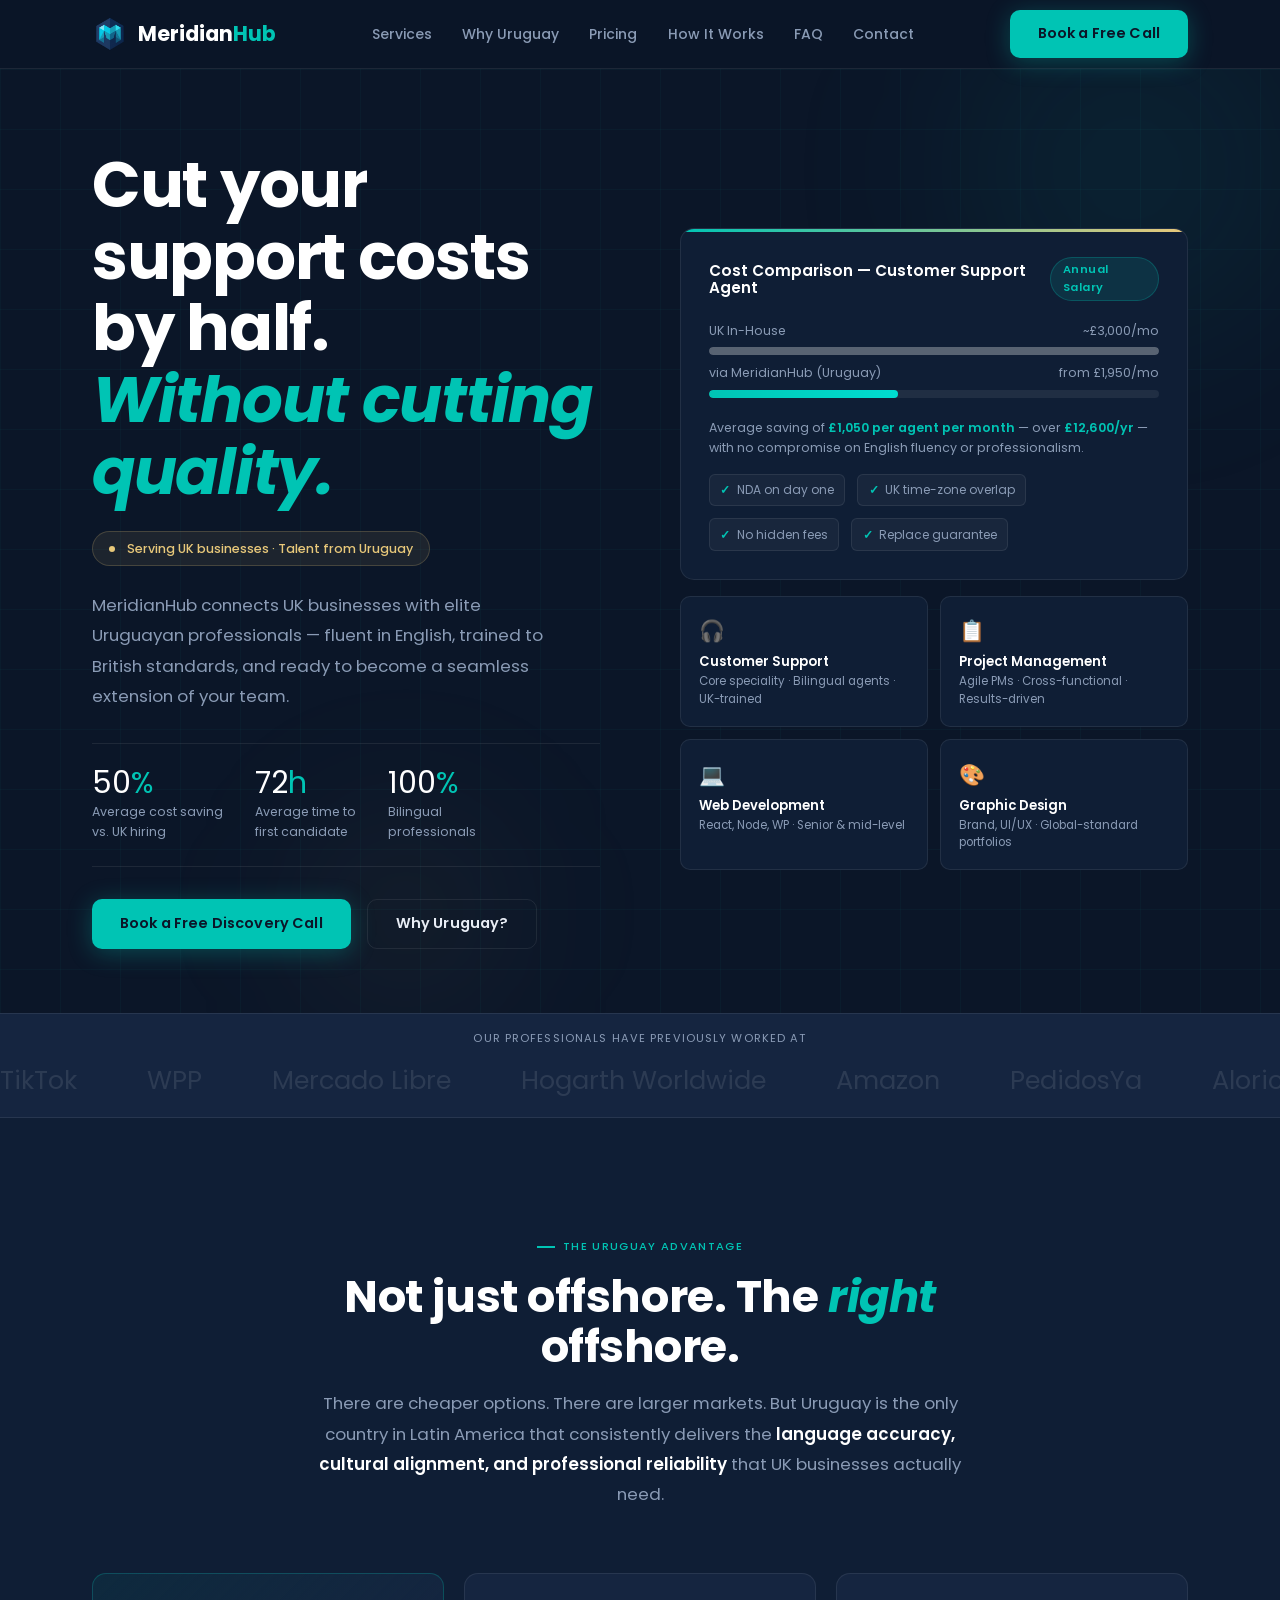
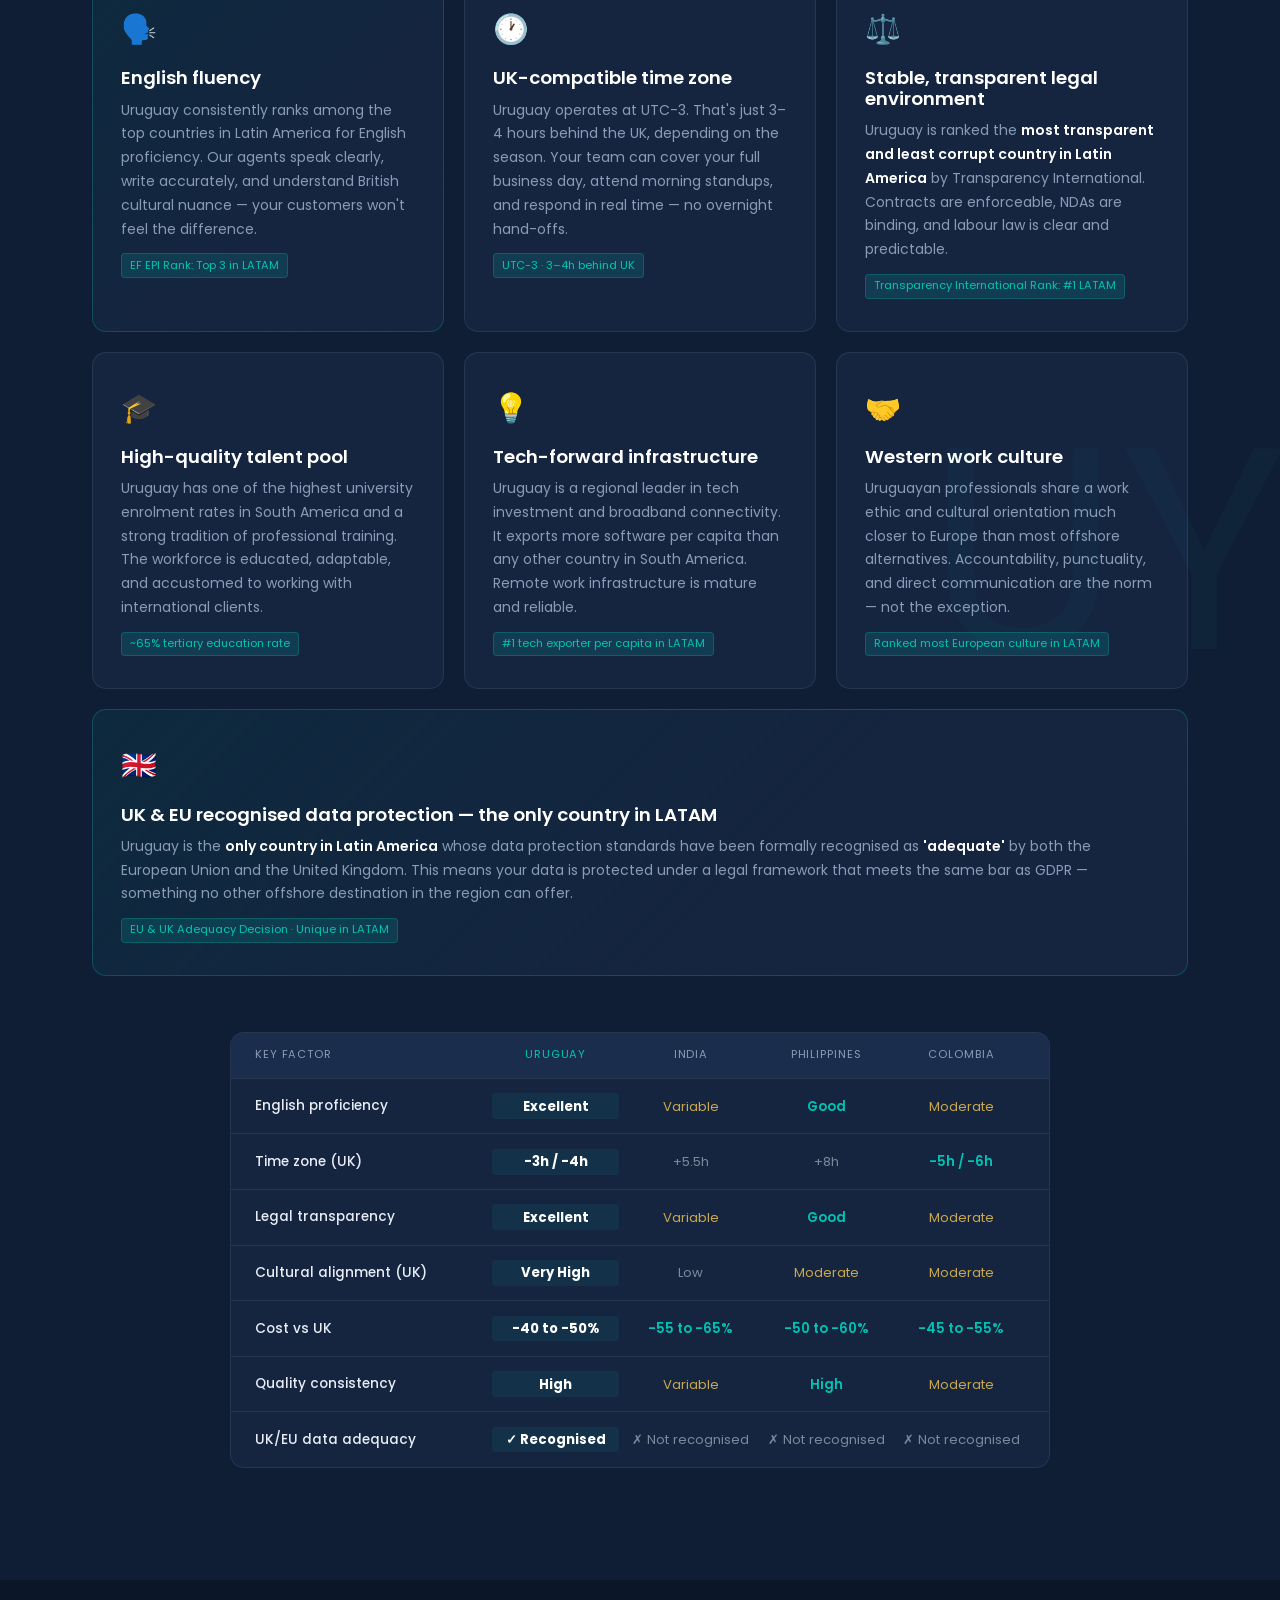
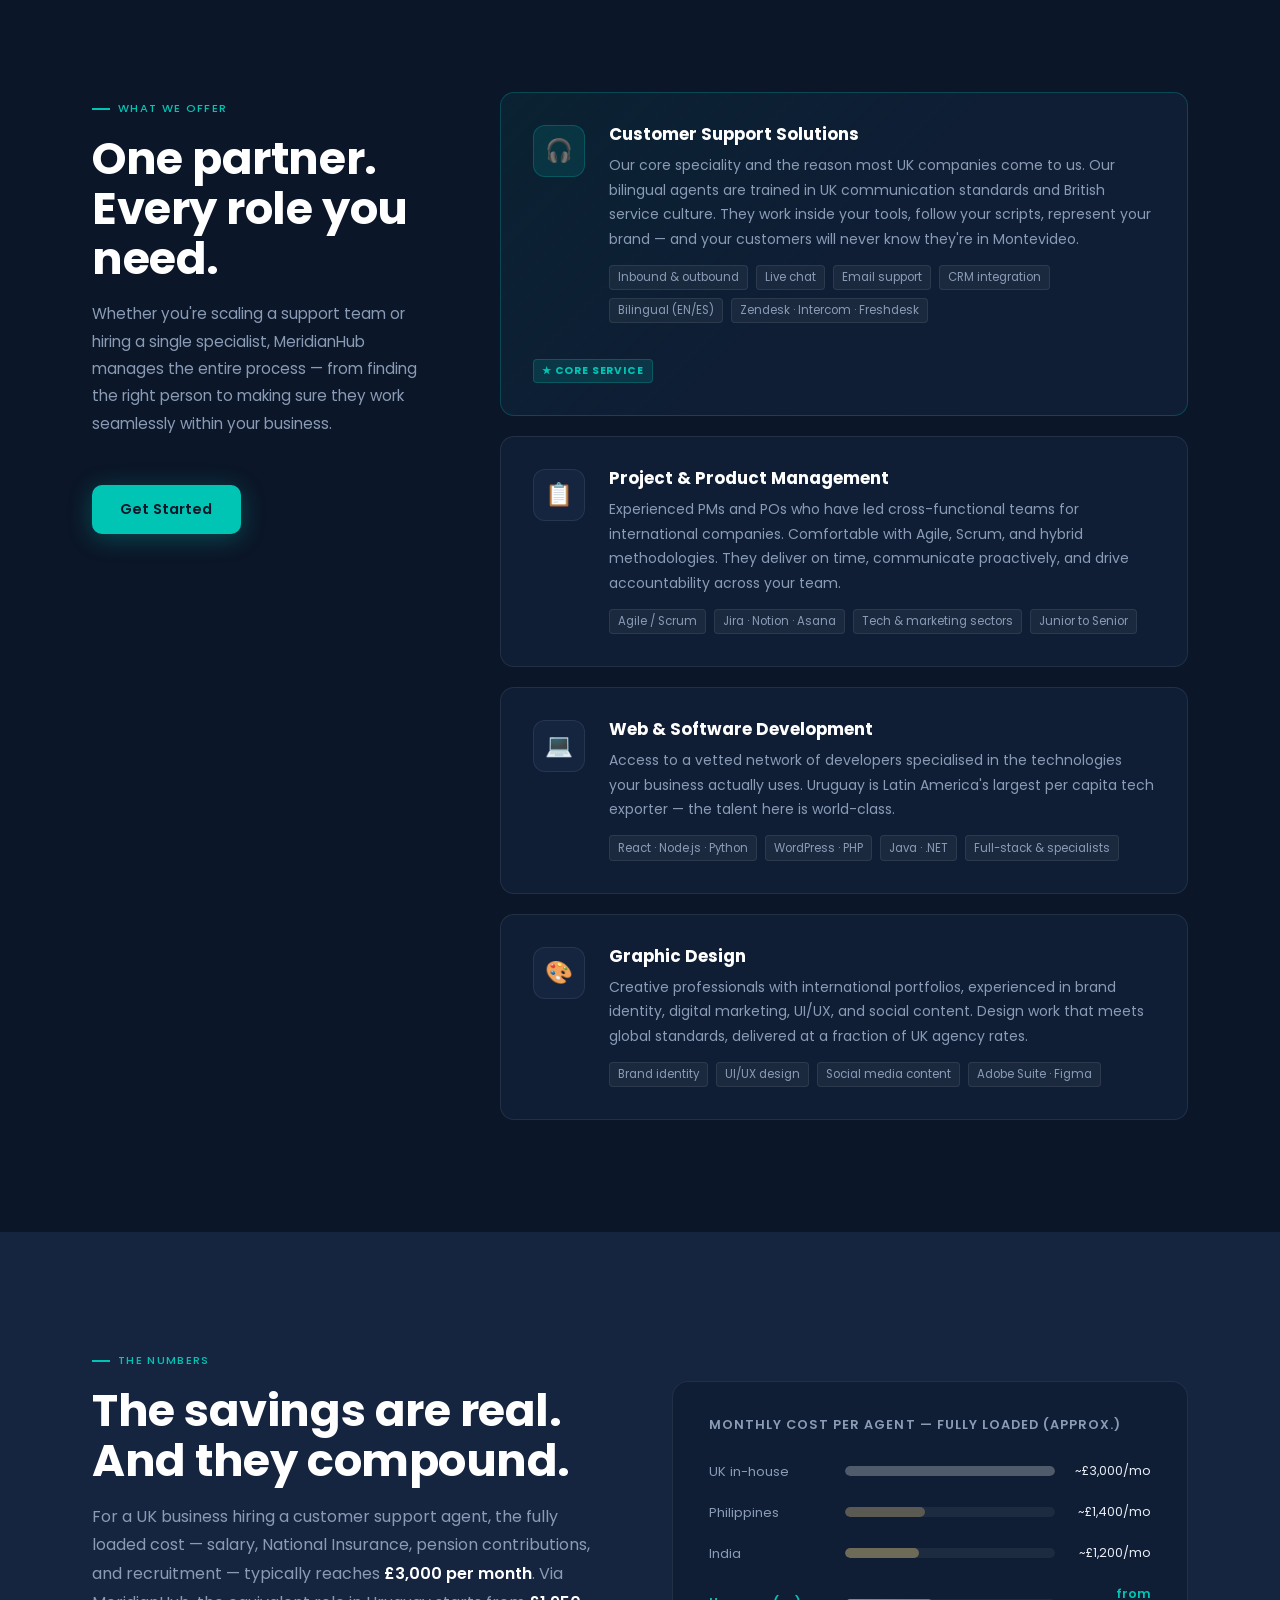
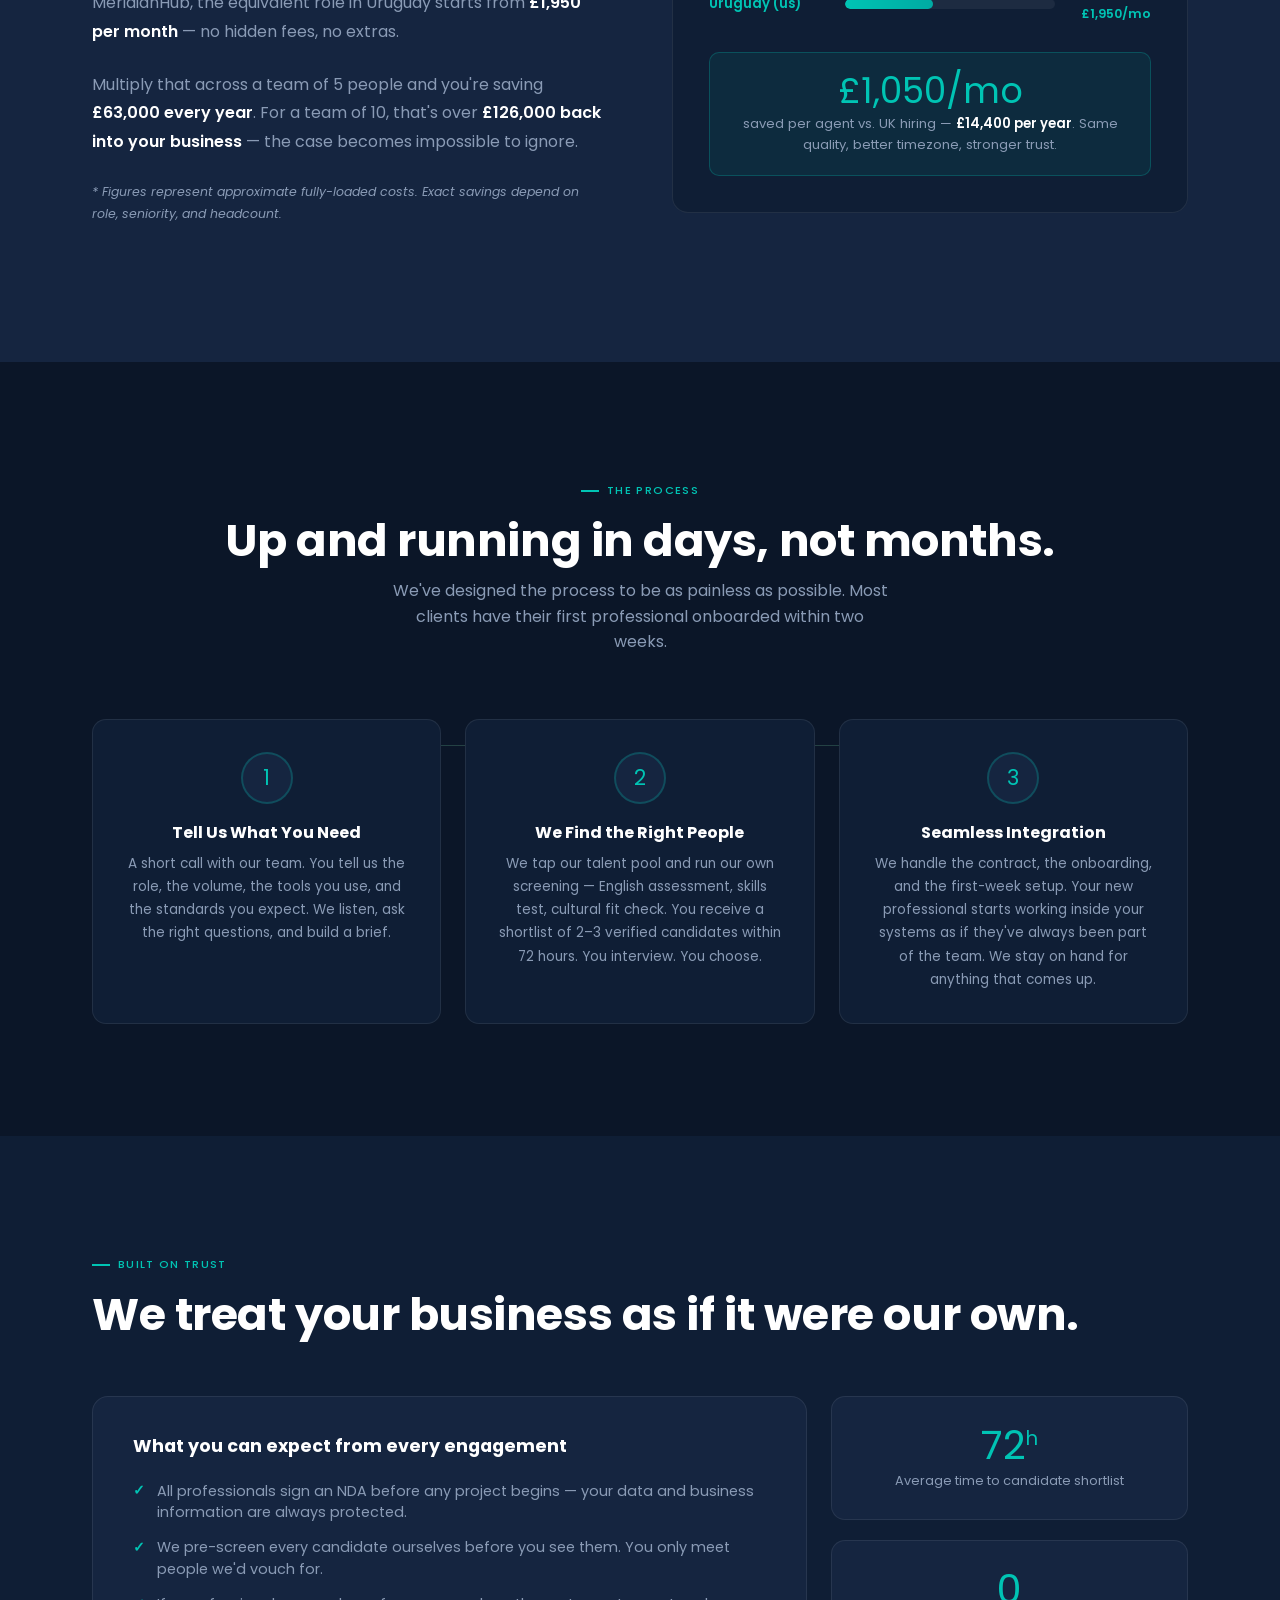
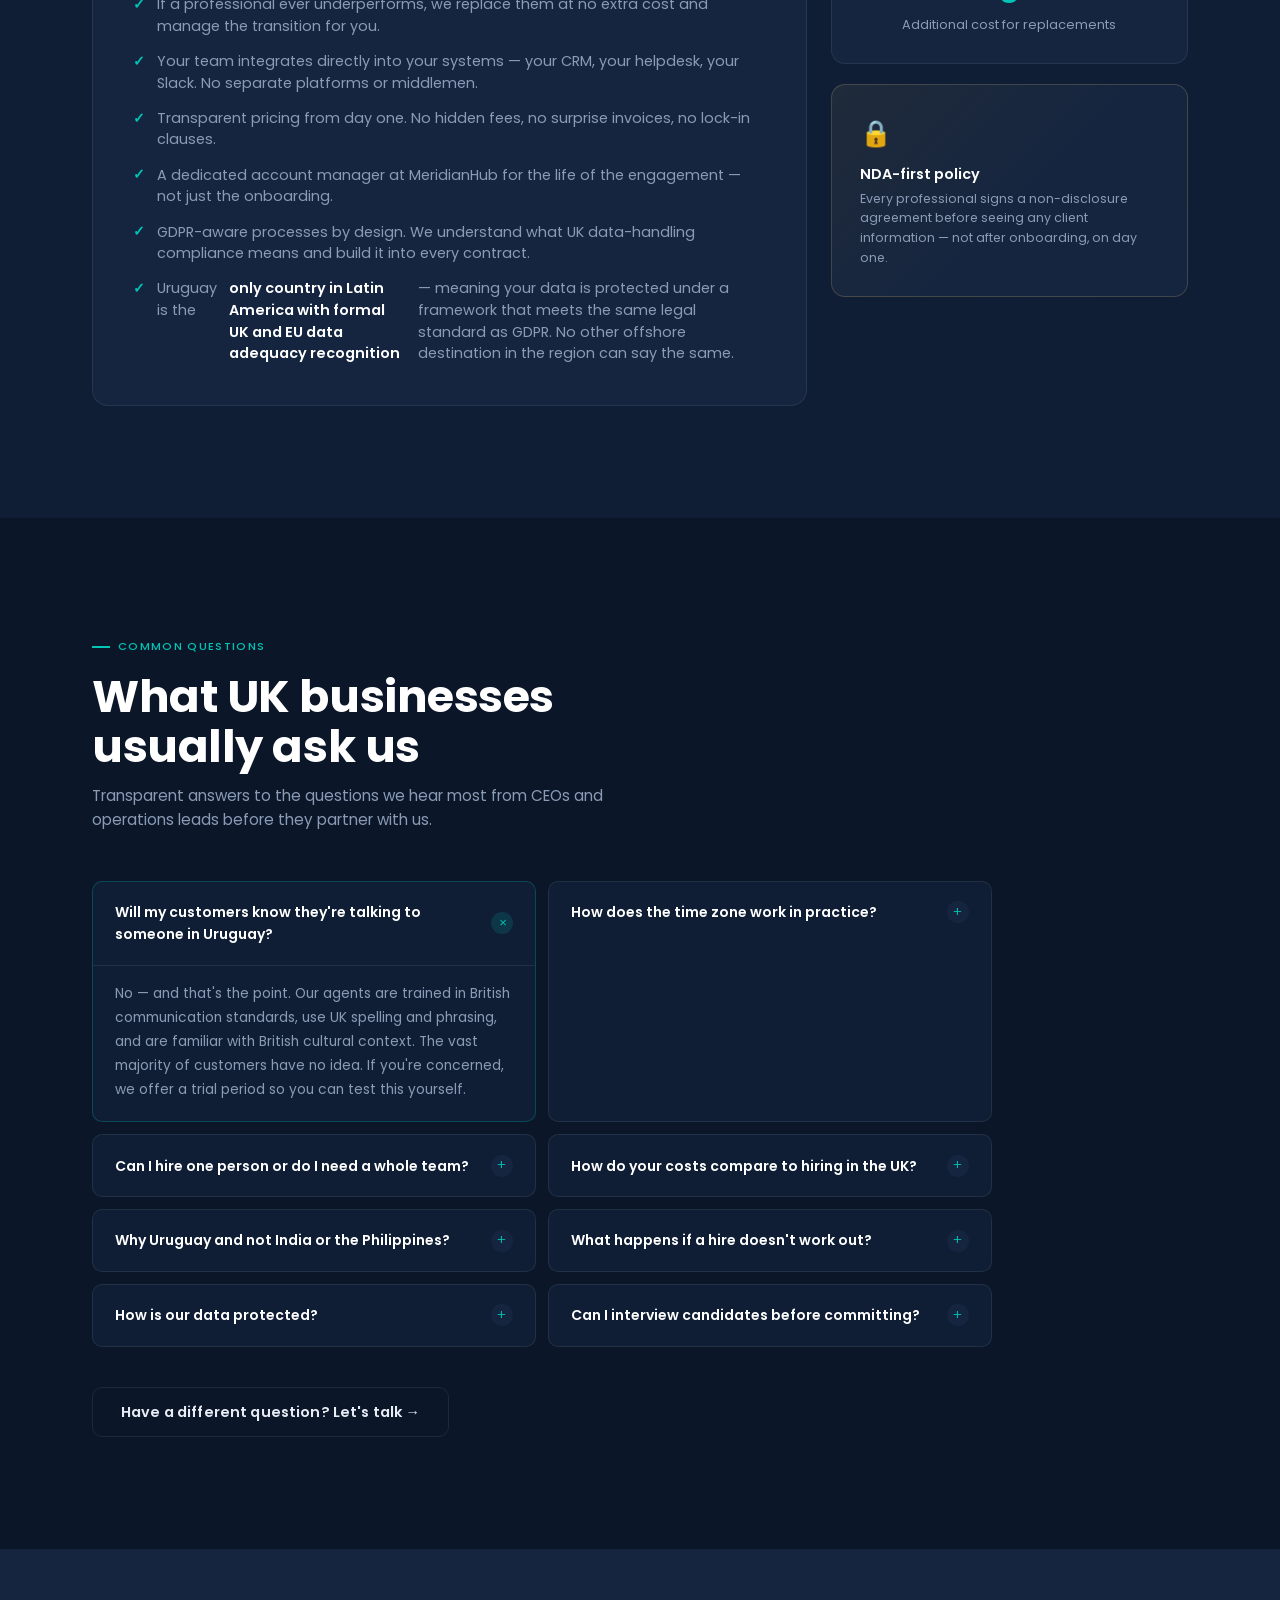
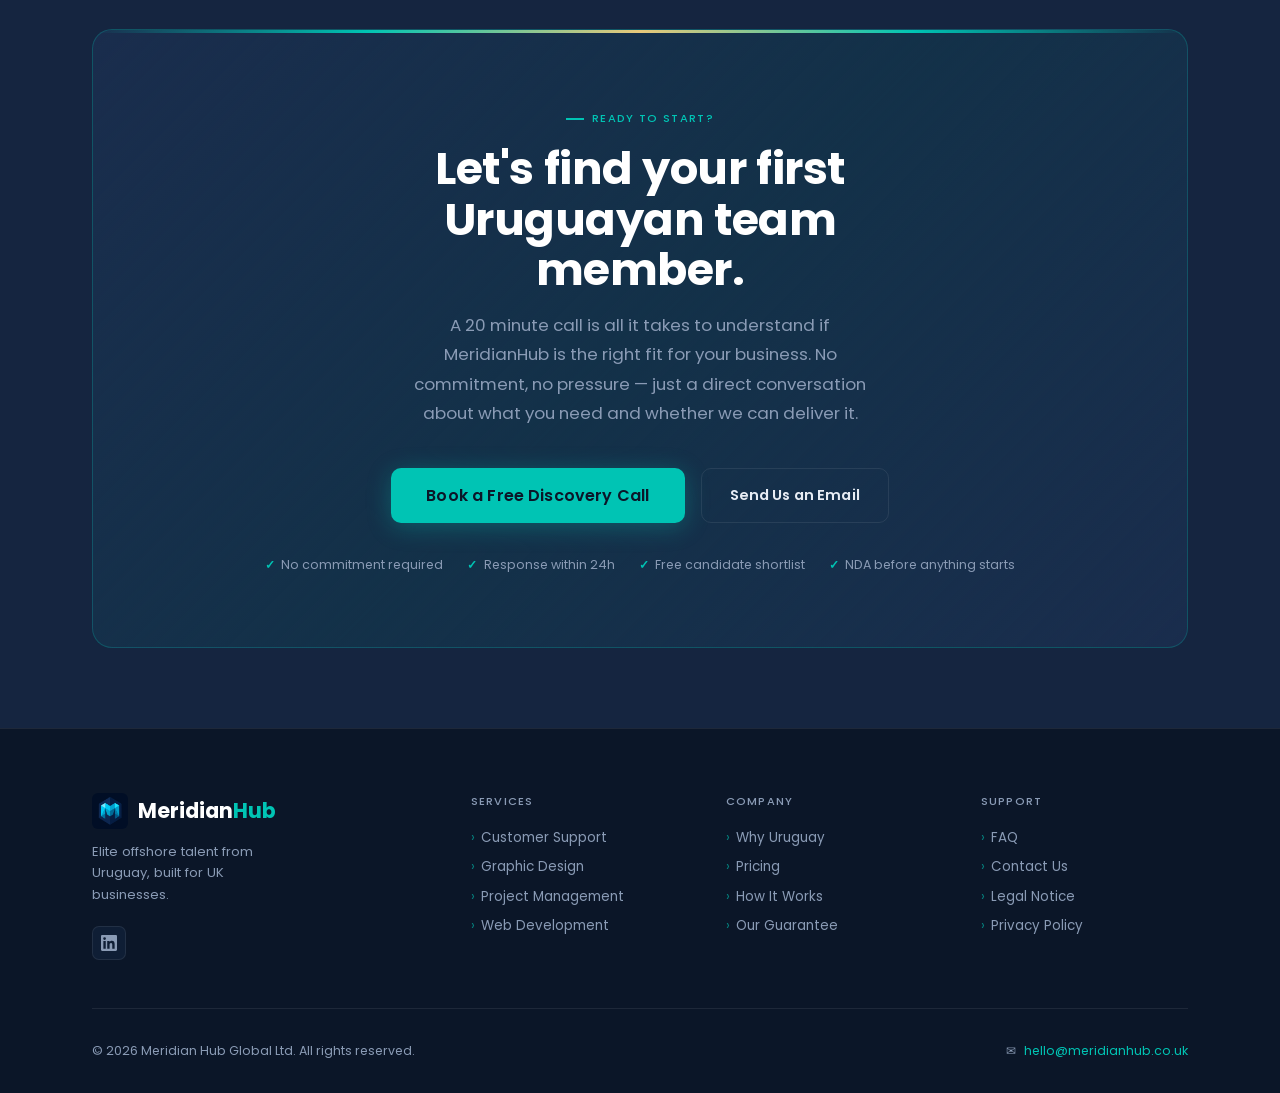
==== commit b9c84c7d: "Update index.html Pricing" ====
--- a/index.html
+++ b/index.html
@@ -1293,12 +1293,12 @@
           <div class="savings-vis">
             <div class="savings-label"><span>UK In-House</span><span>~£3,000/mo</span></div>
             <div class="bar-wrap"><div class="bar-fill bar-uk"></div></div>
-            <div class="savings-label"><span>via MeridianHub (Uruguay)</span><span>from £1,800/mo</span></div>
+            <div class="savings-label"><span>via MeridianHub (Uruguay)</span><span>from £1,950/mo</span></div>
             <div class="bar-wrap"><div class="bar-fill bar-uy"></div></div>
           </div>
 
           <div class="savings-note">
-            Average saving of <strong>£1,200 per agent per month</strong> — over <strong>£14,400/yr</strong> — with no compromise on English fluency or professionalism.
+            Average saving of <strong>£1,050 per agent per month</strong> — over <strong>£12,600/yr</strong> — with no compromise on English fluency or professionalism.
           </div>
 
           <div class="proof-flags" style="margin-top:1rem;">
@@ -1548,8 +1548,8 @@
         <div class="cost-text reveal">
           <span class="tag">The Numbers</span>
           <h2>The savings are real. And they compound.</h2>
-          <p>For a UK business hiring a customer support agent, the fully loaded cost — salary, National Insurance, pension contributions, and recruitment — typically reaches <strong>£3,000 per month</strong>. Via MeridianHub, the equivalent role in Uruguay starts from <strong>£1,800 per month</strong> — no hidden fees, no extras.</p>
-          <p>Multiply that across a team of 5 people and you're saving <strong>£72,000 every year</strong>. For a team of 10, that's over <strong>£140,000 back into your business</strong> — the case becomes impossible to ignore.</p>
+          <p>For a UK business hiring a customer support agent, the fully loaded cost — salary, National Insurance, pension contributions, and recruitment — typically reaches <strong>£3,000 per month</strong>. Via MeridianHub, the equivalent role in Uruguay starts from <strong>£1,950 per month</strong> — no hidden fees, no extras.</p>
+          <p>Multiply that across a team of 5 people and you're saving <strong>£63,000 every year</strong>. For a team of 10, that's over <strong>£126,000 back into your business</strong> — the case becomes impossible to ignore.</p>
           <p class="cost-disclaimer">* Figures represent approximate fully-loaded costs. Exact savings depend on role, seniority, and headcount.</p>
         </div>
 
@@ -1574,11 +1574,11 @@
           <div class="cost-row">
             <span class="cost-row-label" style="color: var(--teal); font-weight:600;">Uruguay (us)</span>
             <div class="cost-row-bar"><div class="cost-row-fill uy"></div></div>
-            <span class="cost-row-value teal">from £1,800/mo</span>
+            <span class="cost-row-value teal">from £1,950/mo</span>
           </div>
 
           <div class="cost-saving-callout">
-            <div class="big">£1,200/mo</div>
+            <div class="big">£1,050/mo</div>
             <p>saved per agent vs. UK hiring — <strong>£14,400 per year</strong>. Same quality, better timezone, stronger trust.</p>
           </div>
         </div>
@@ -1795,7 +1795,7 @@
       </div>
 
       <div class="footer-bottom">
-        <p>© 2025 MeridianHub Ltd. All rights reserved.</p>
+        <p>© 2025 Meridian Hub Global Ltd. All rights reserved.</p>
         <div class="footer-contact">
           <span>✉</span>
           <a href="mailto:support@meridianhub.co.uk">support@meridianhub.co.uk</a>
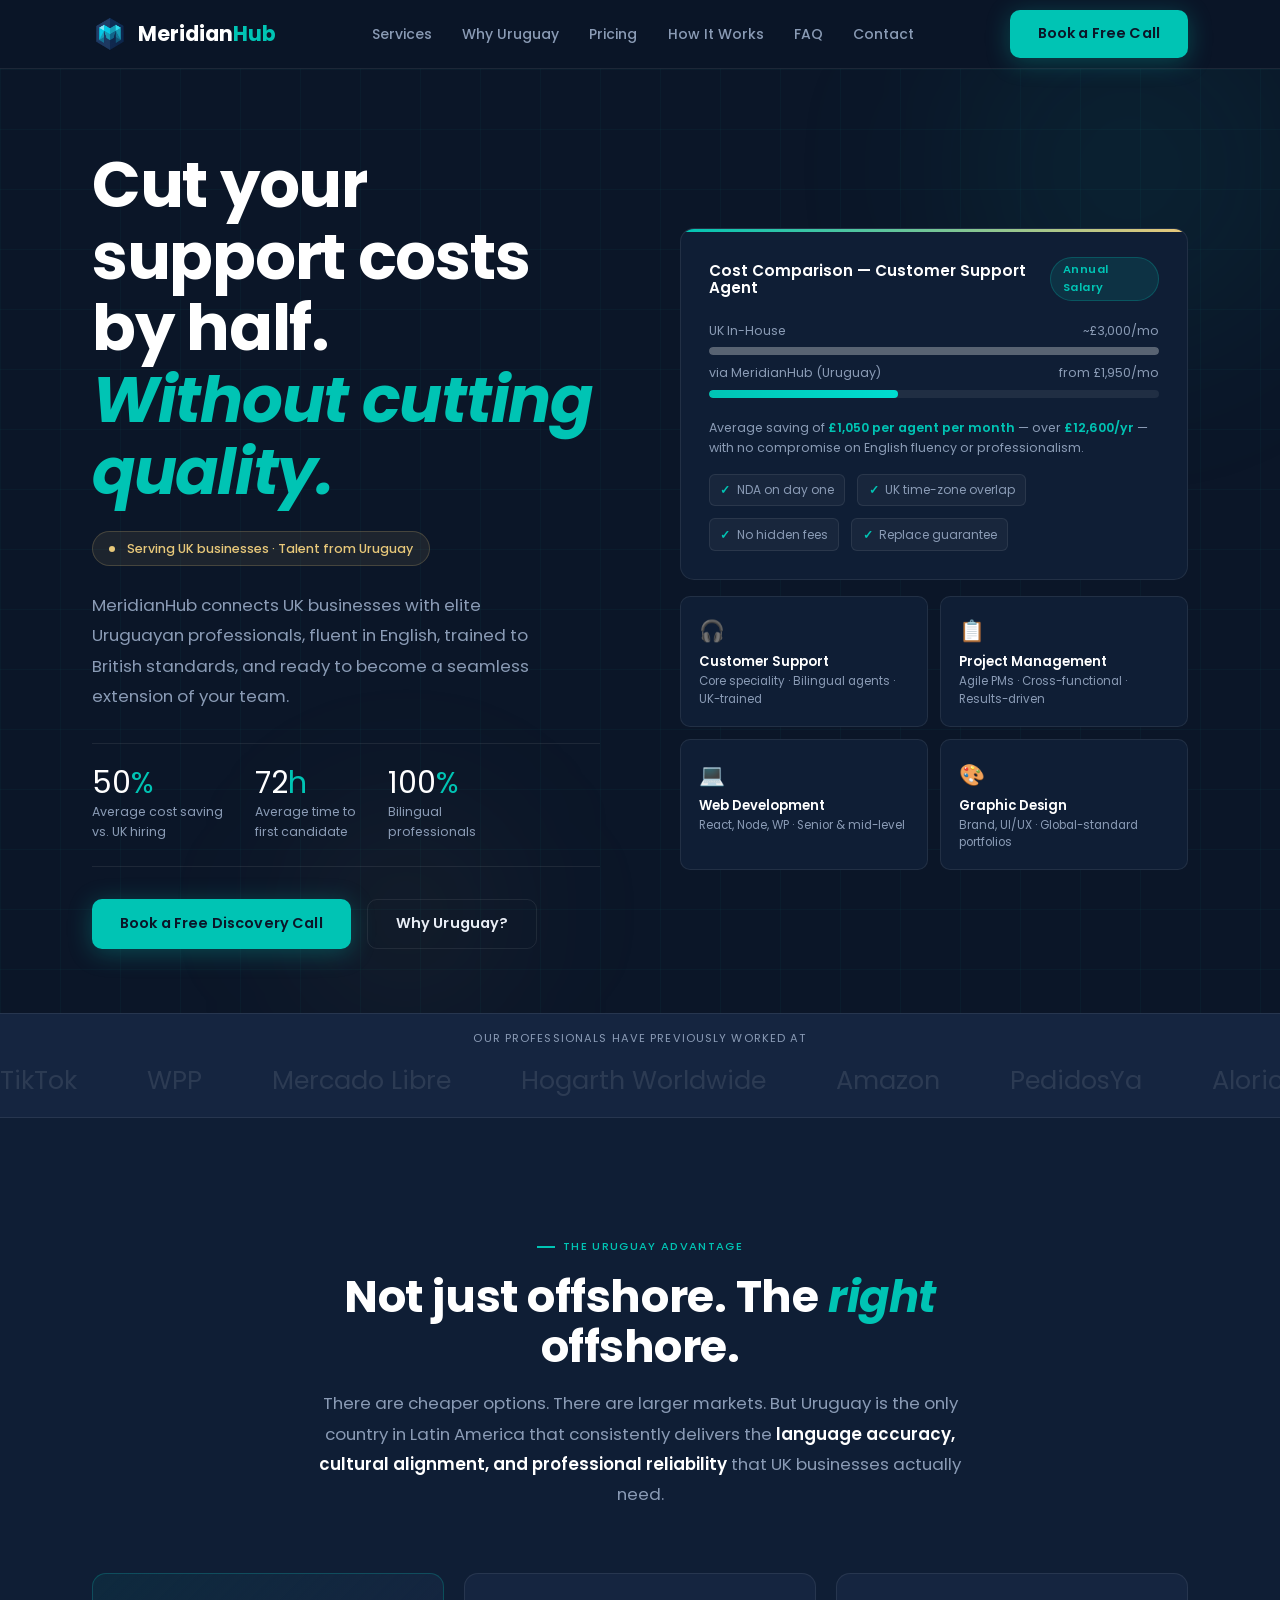
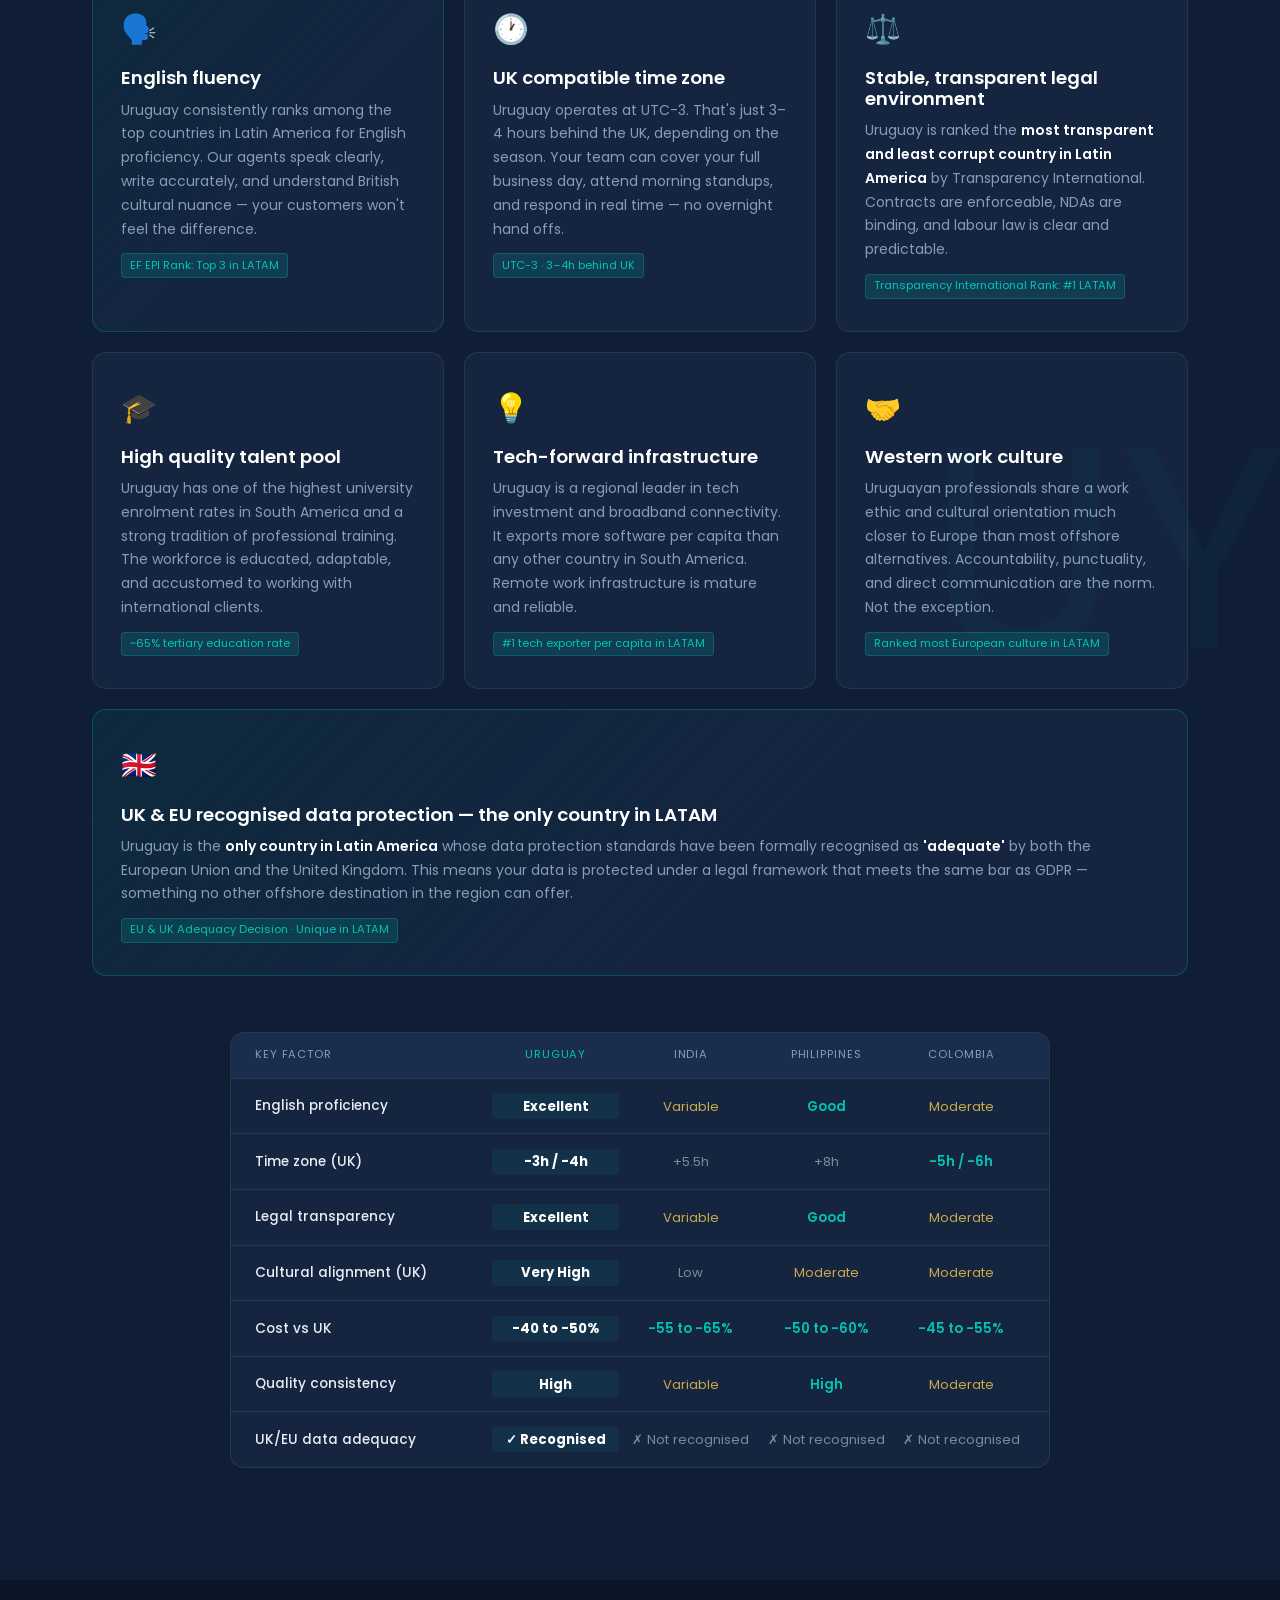
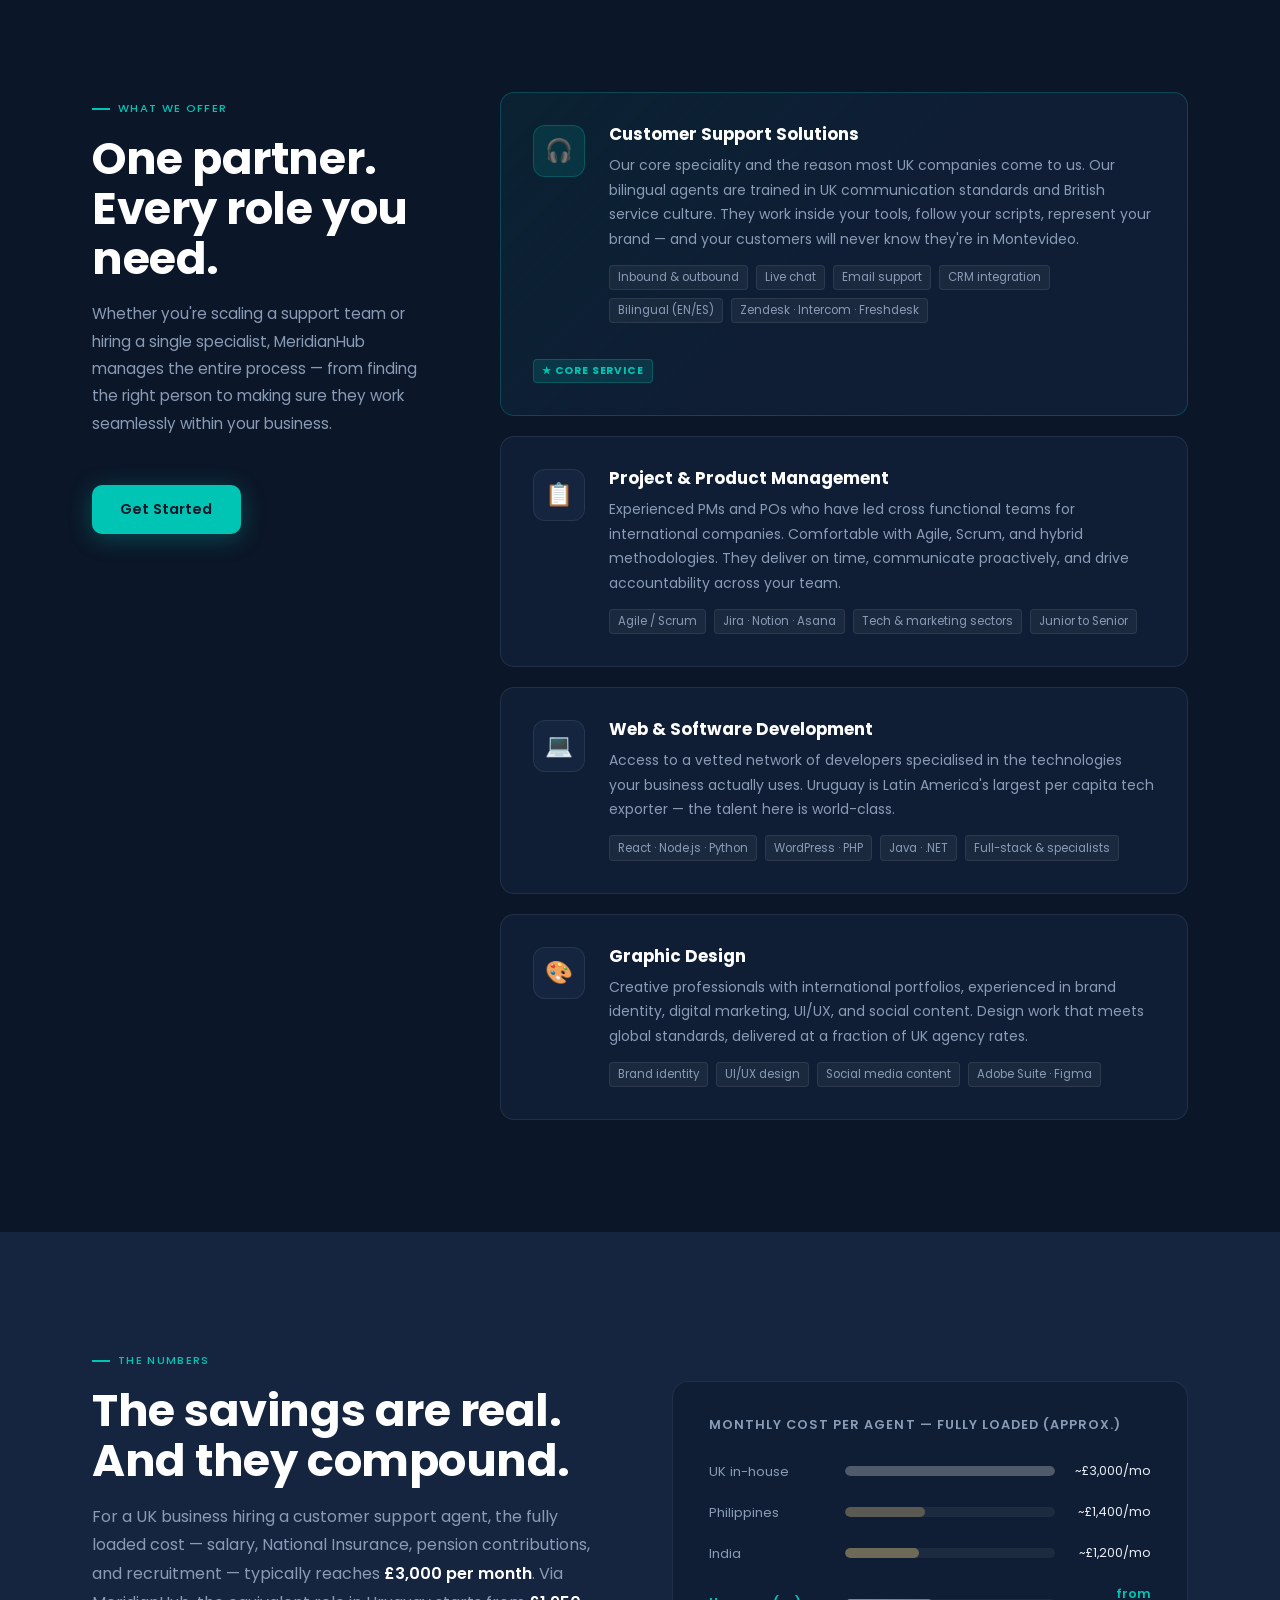
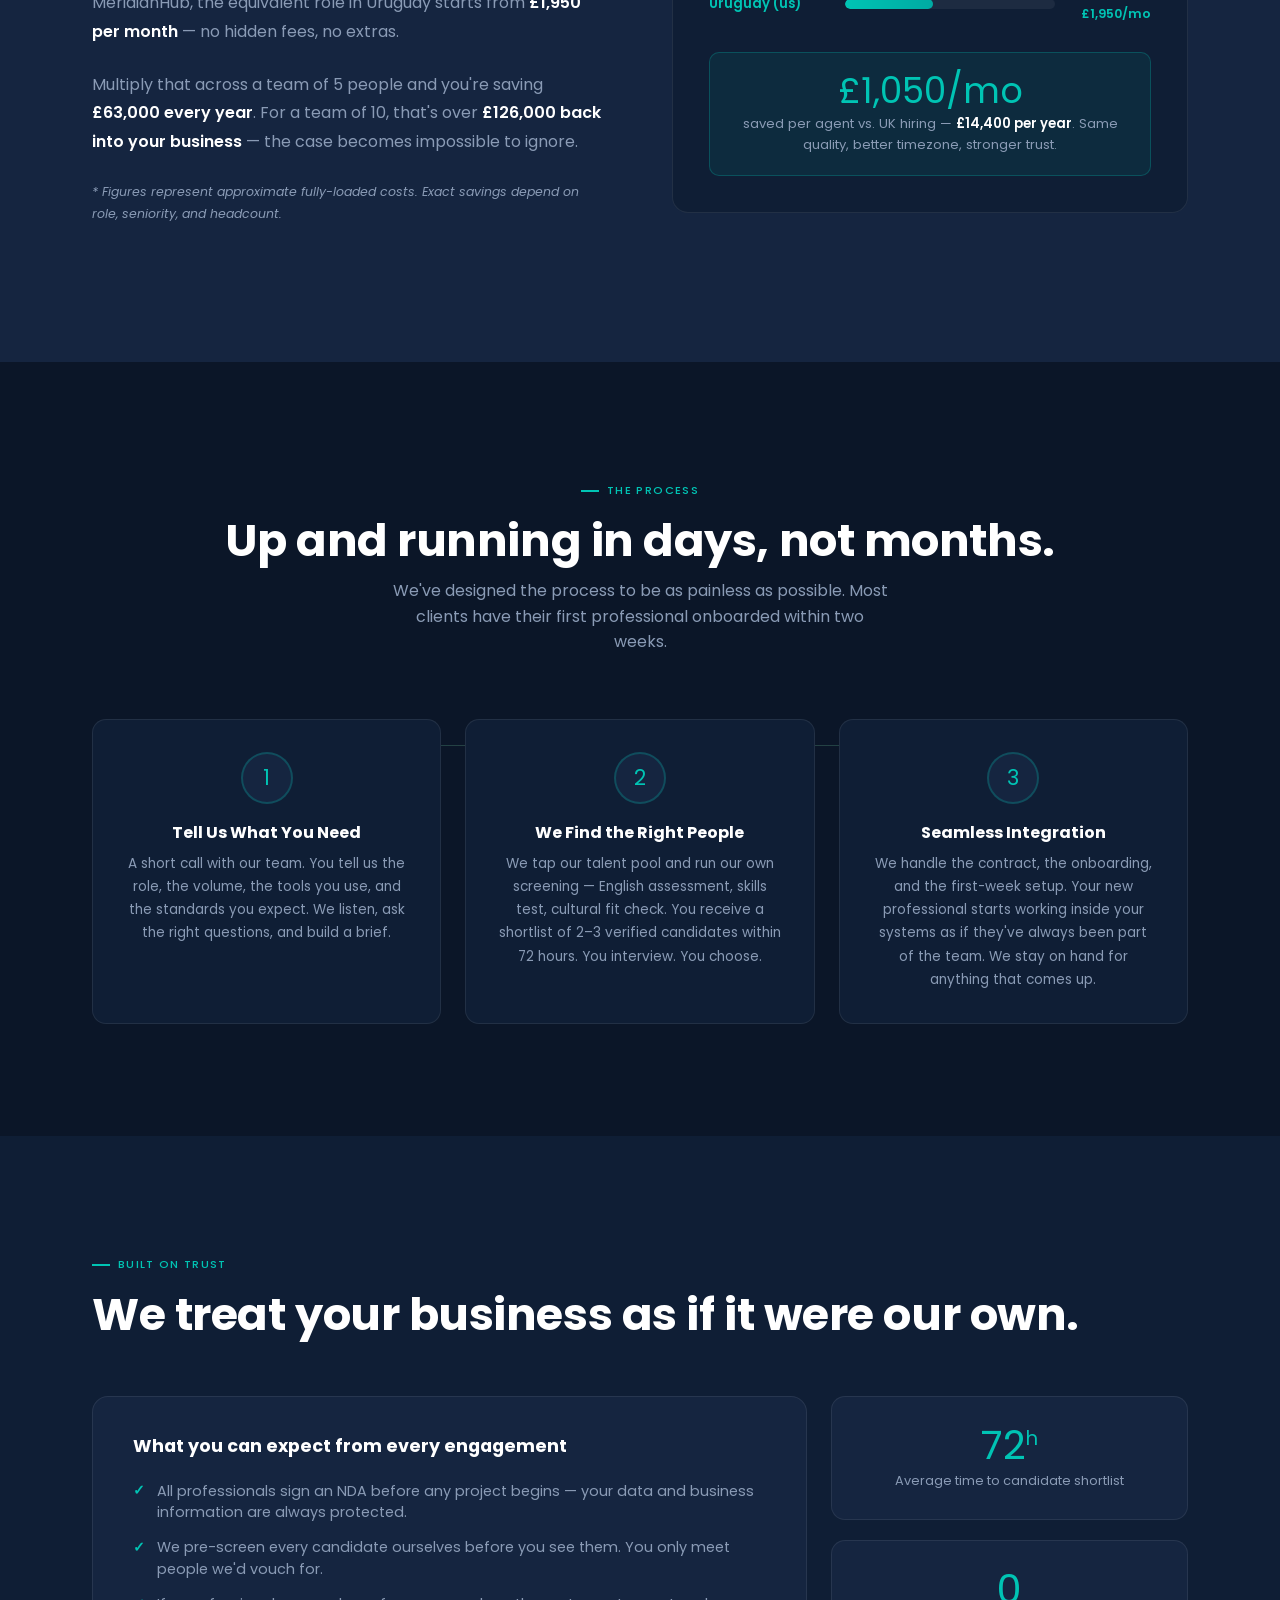
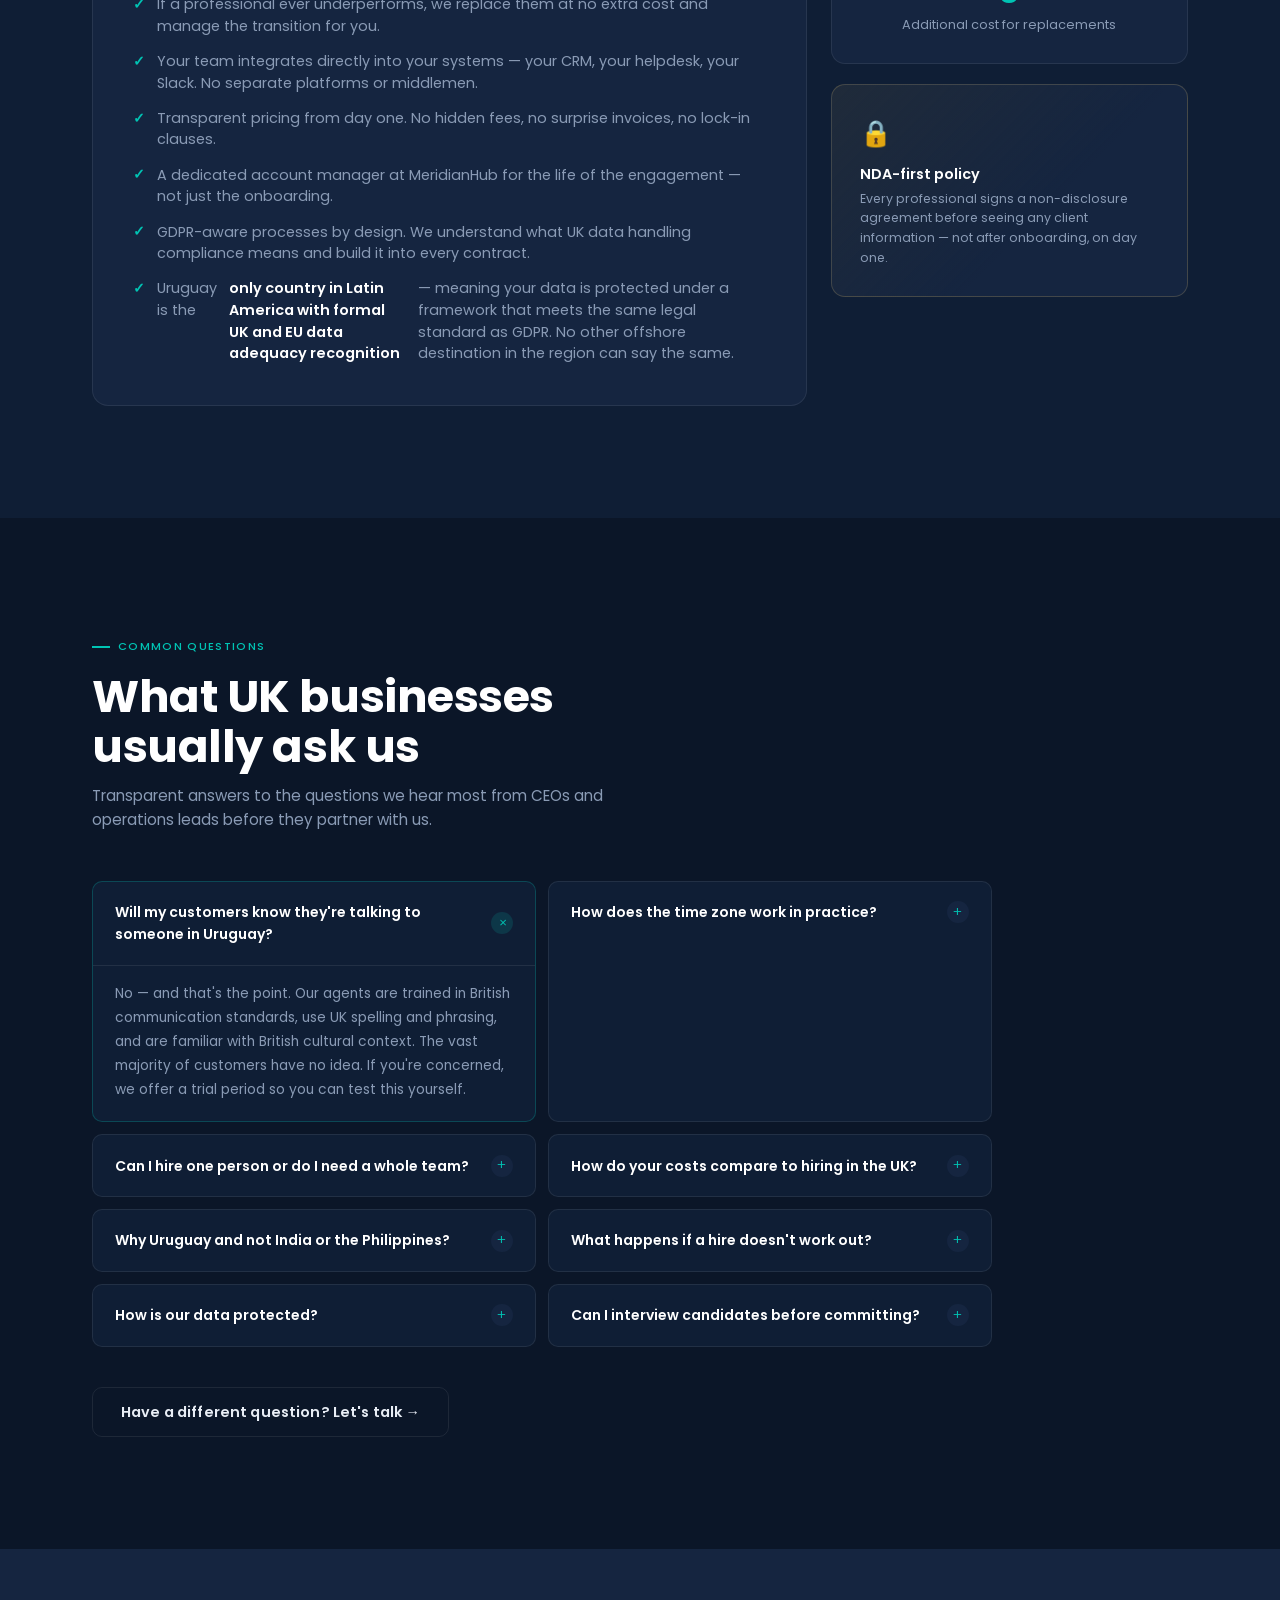
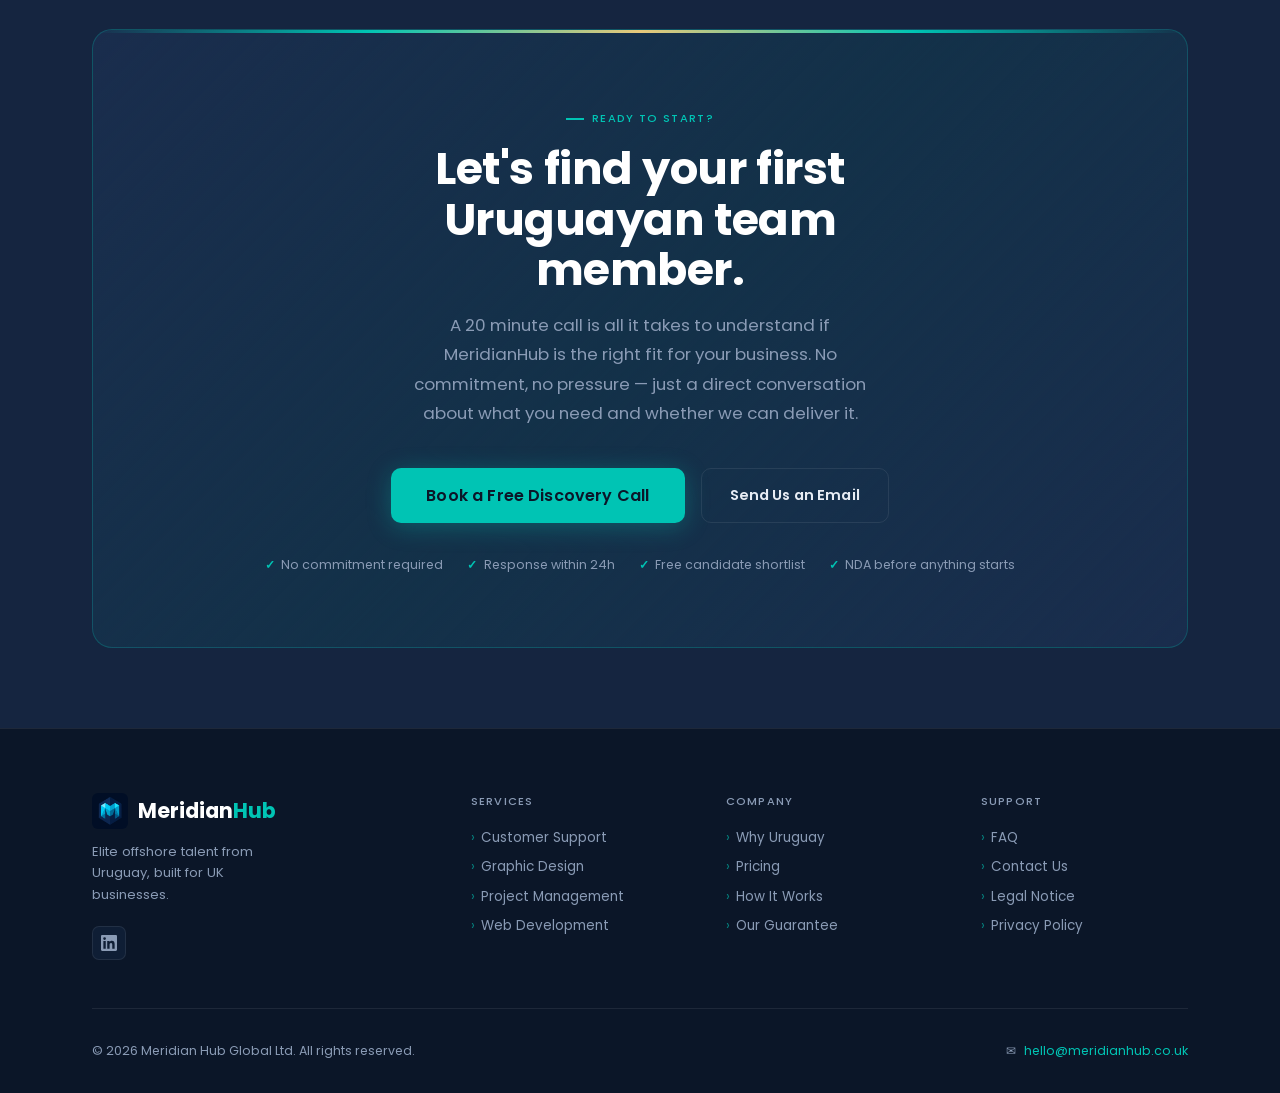
==== commit f095c19e: "Update index.html Dashes removed" ====
--- a/index.html
+++ b/index.html
@@ -1210,7 +1210,7 @@
   <!-- ===== HEADER ===== -->
   <header>
     <div class="header-inner">
-      <a href="#" class="logo">
+      <a href="/" class="logo">
         <div class="logo-mark">
           <img src="[data-uri]